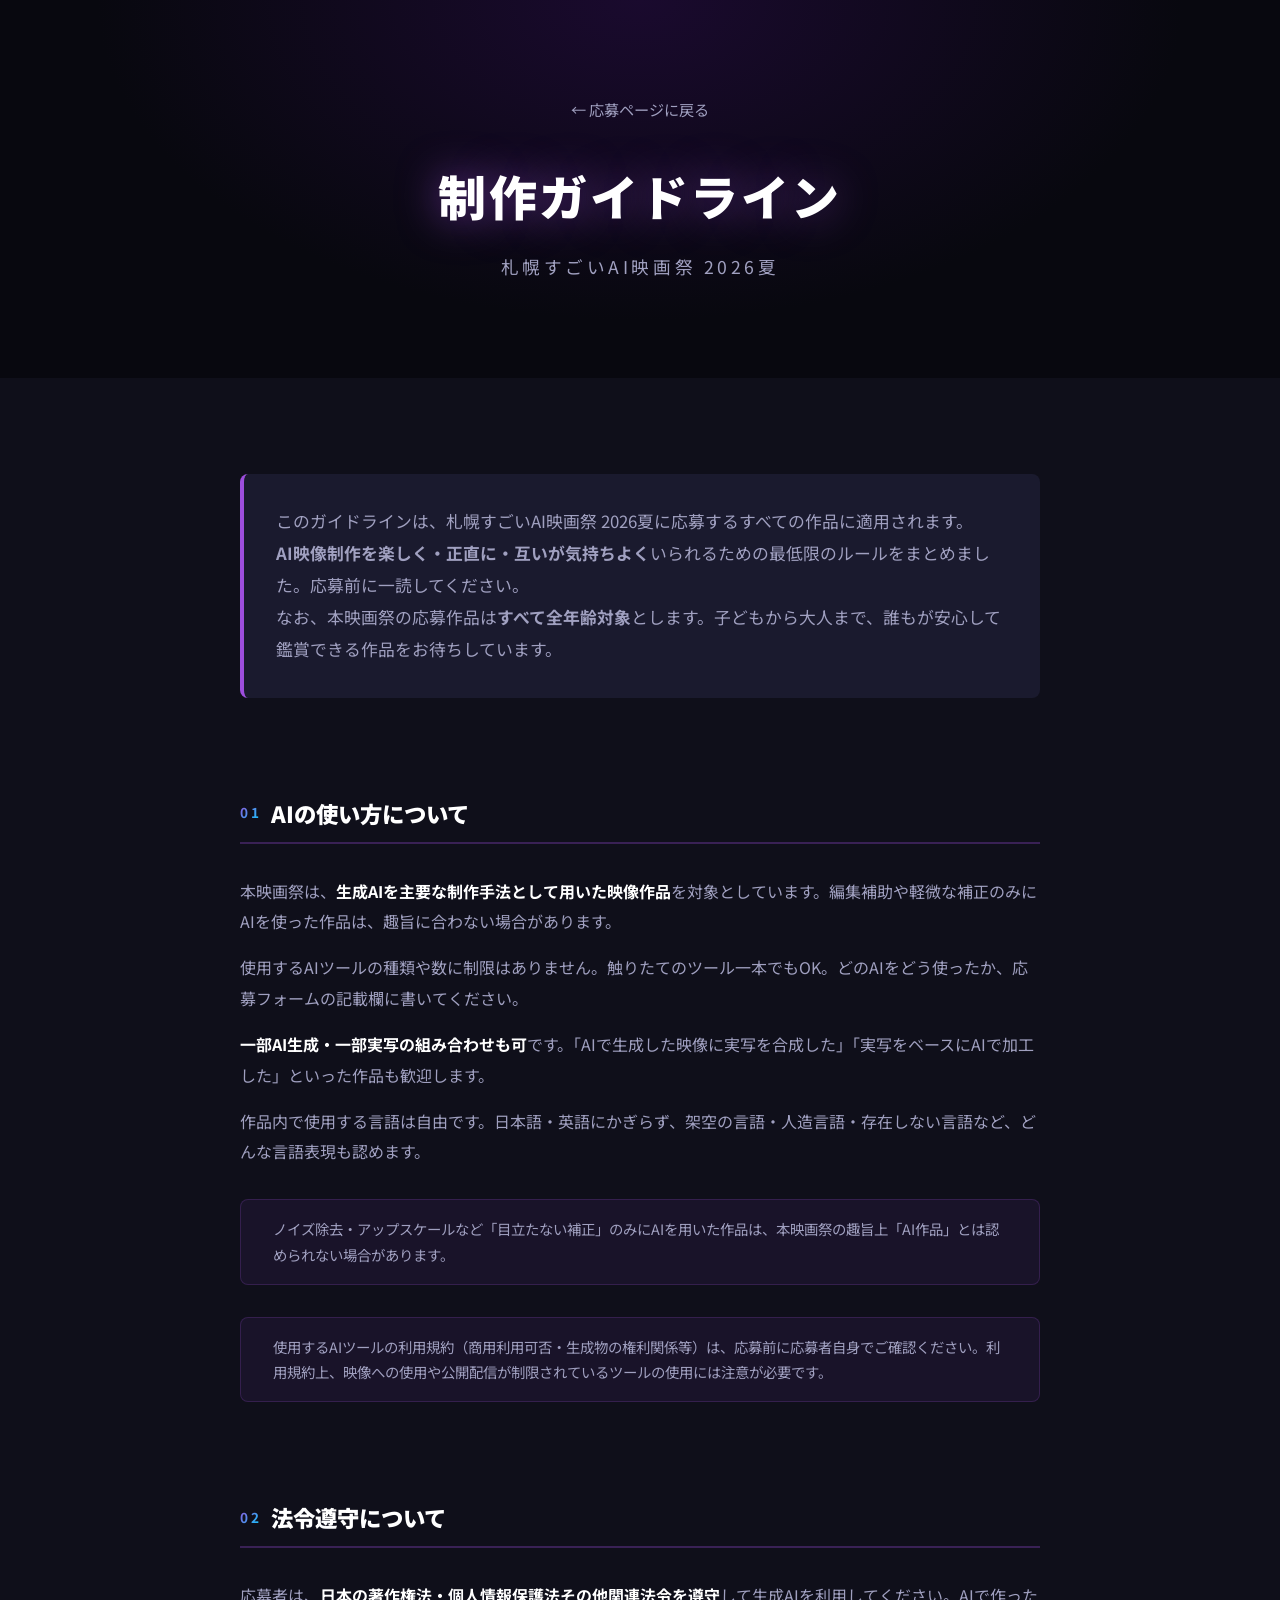
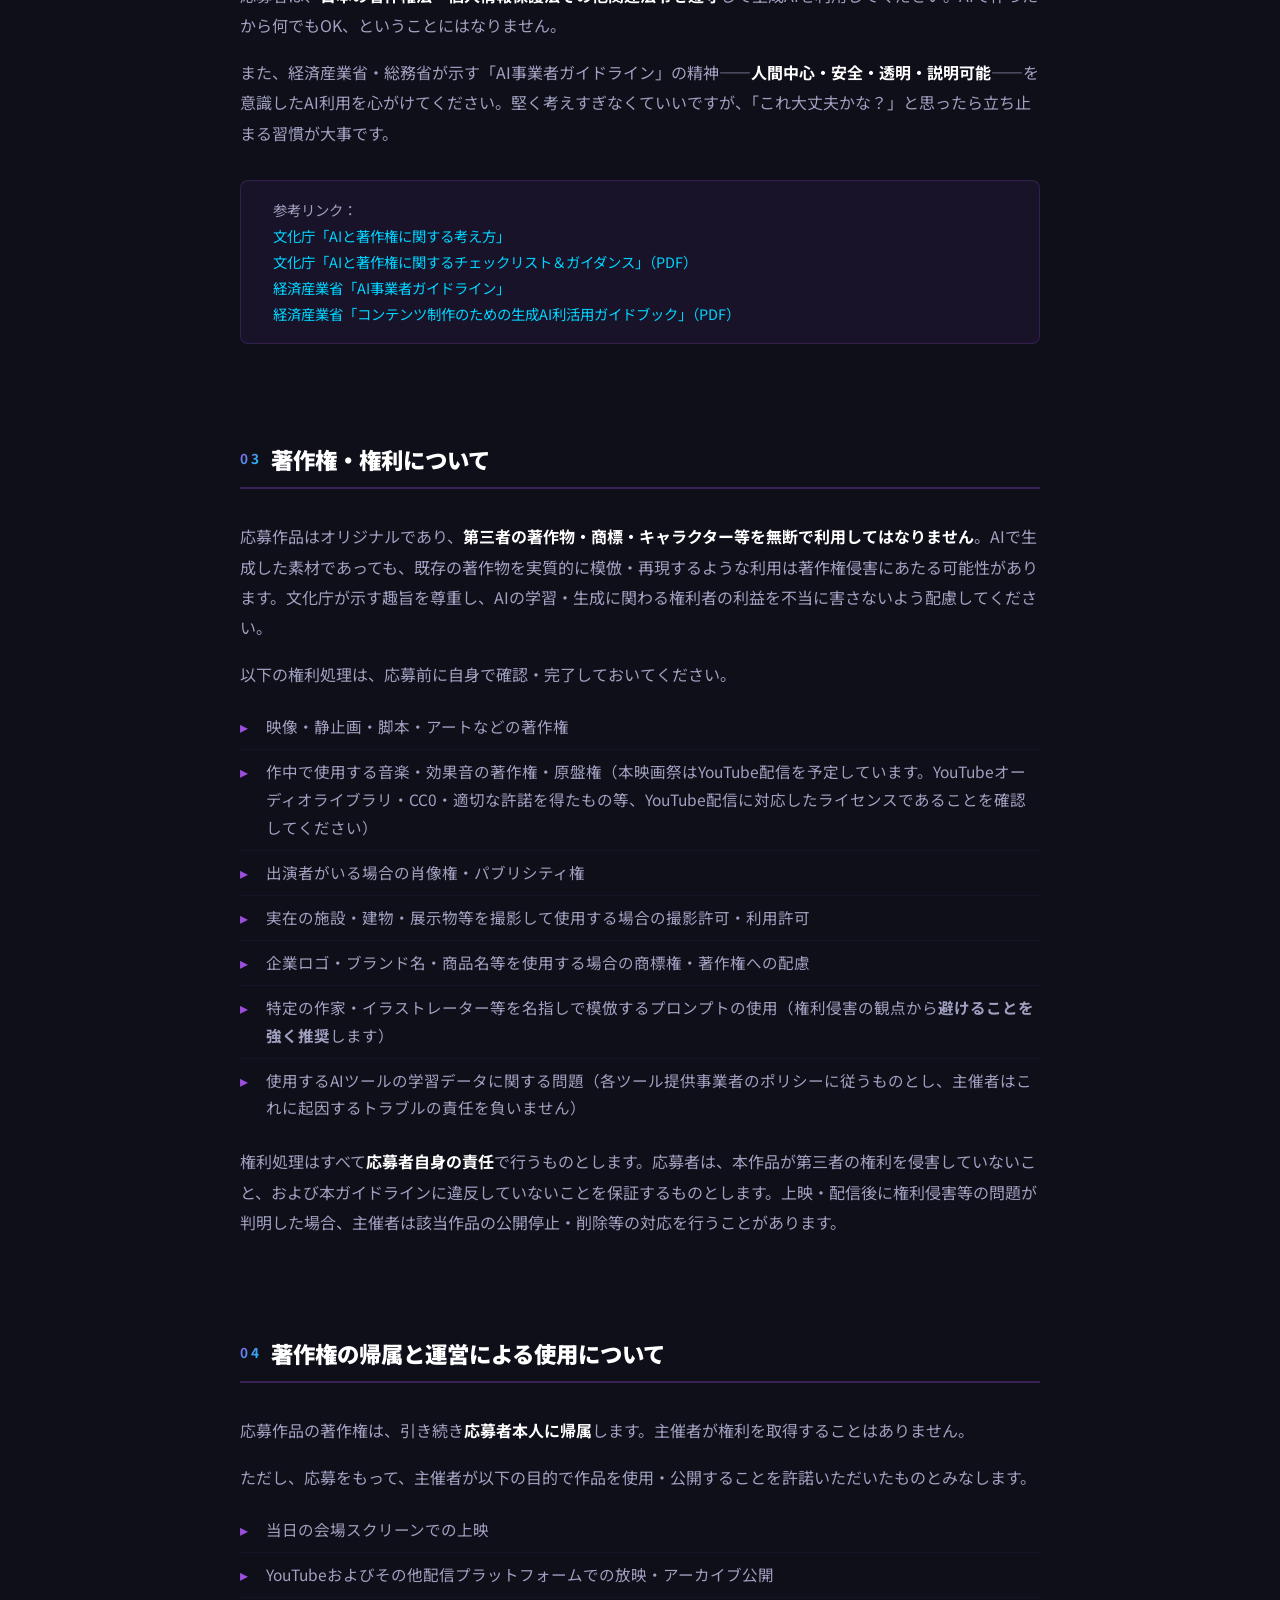
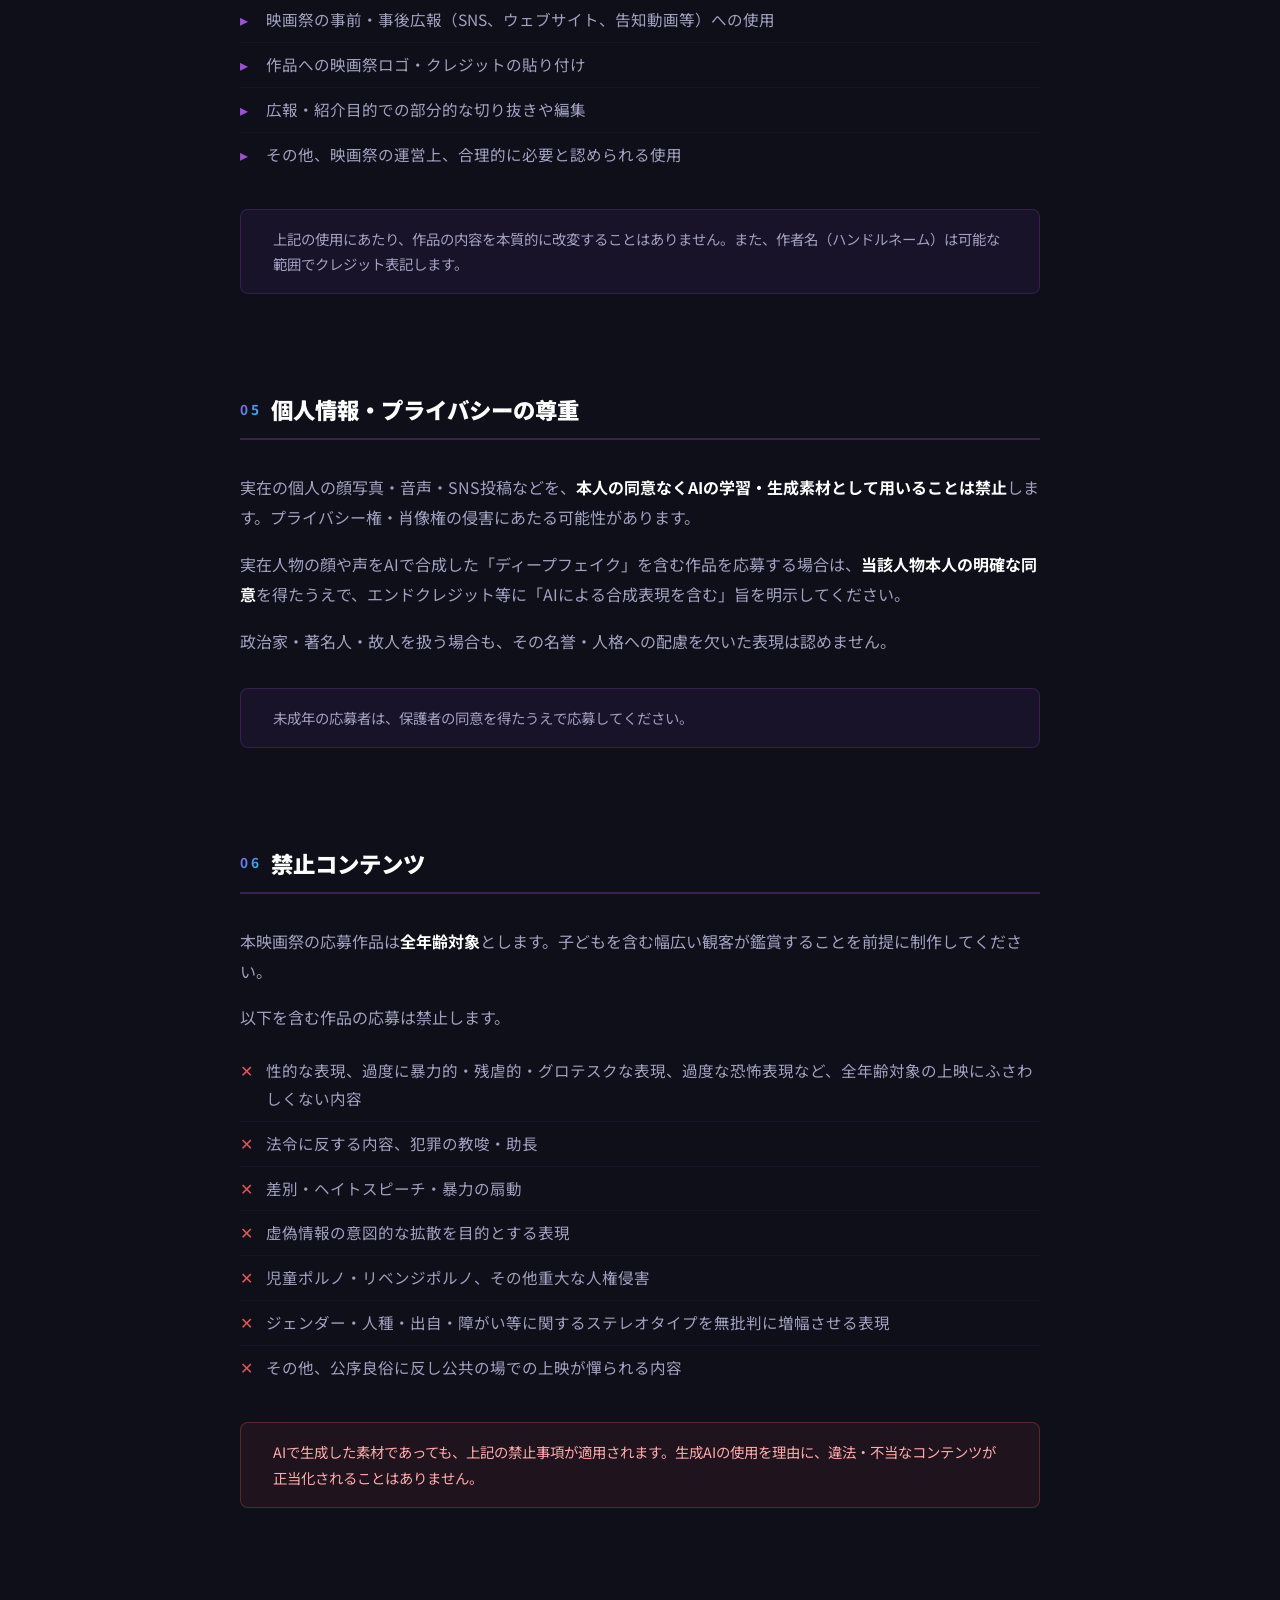
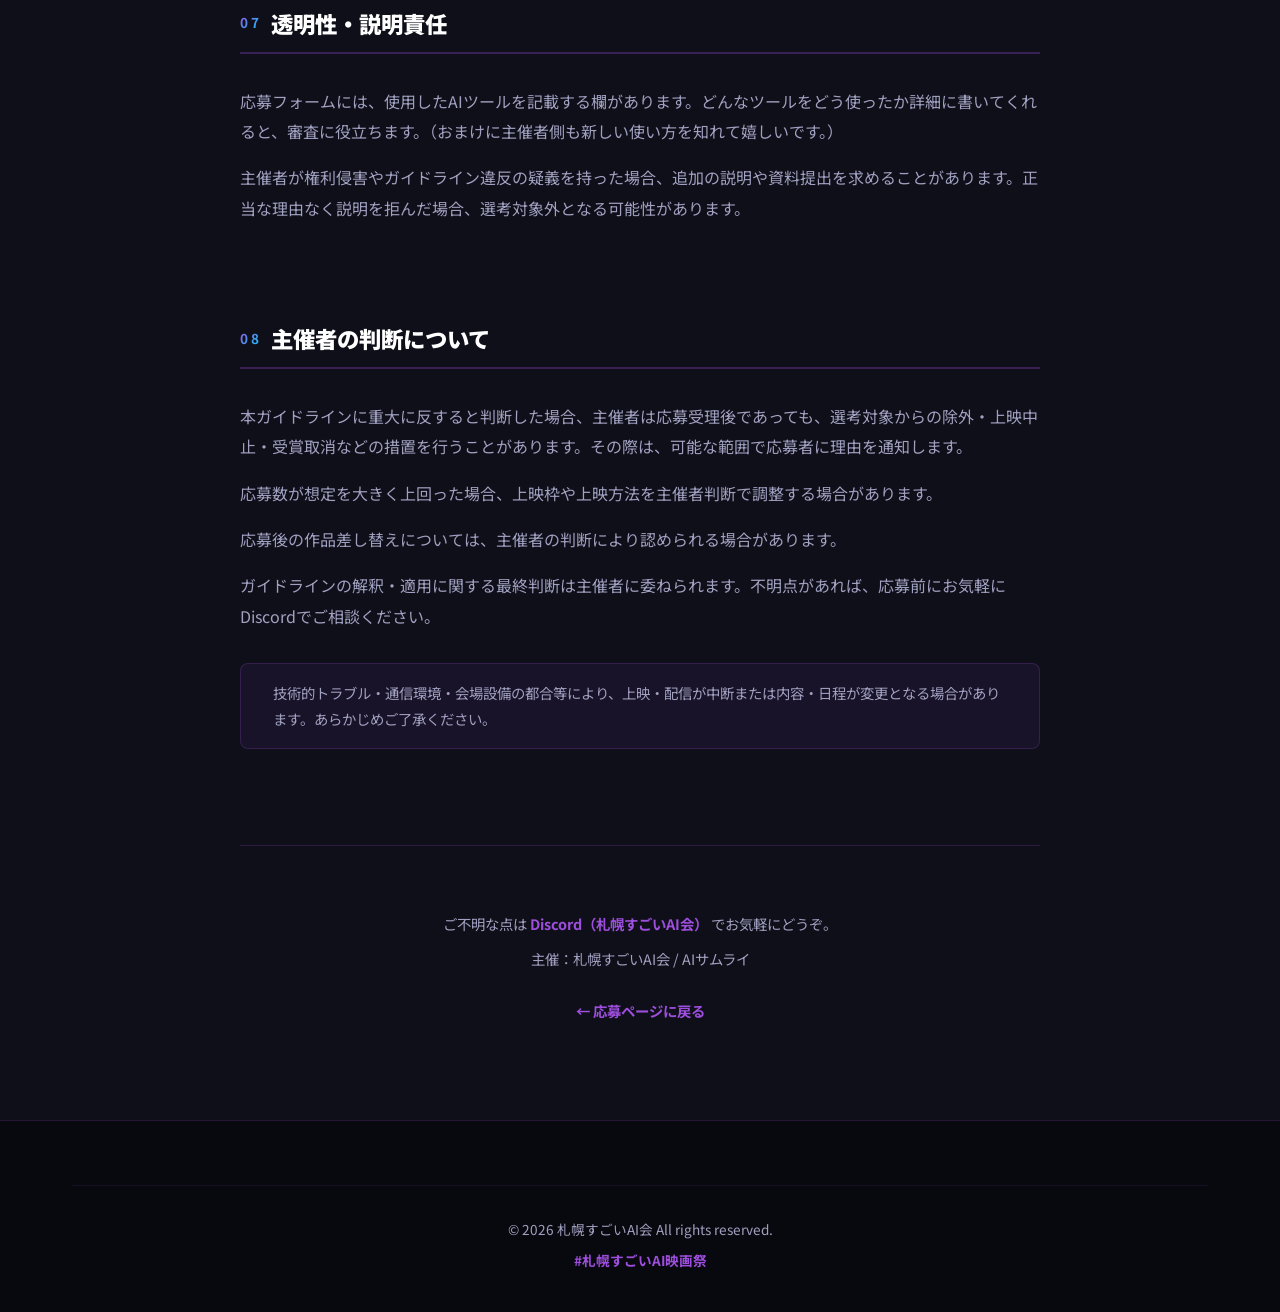
==== guideline.html @ 182f3d32 "Initial commit" ====
<!DOCTYPE html>
<html lang="ja">
<head>
    <meta charset="UTF-8">
    <meta name="viewport" content="width=device-width, initial-scale=1.0">
    <title>制作ガイドライン | 札幌すごいAI映画祭 2026夏</title>
    <meta name="description" content="札幌すごいAI映画祭 2026夏の応募作品に関する制作ガイドラインです。">

    <!-- OGP Tags -->
    <meta property="og:title" content="制作ガイドライン | 札幌すごいAI映画祭 2026夏">
    <meta property="og:description" content="札幌すごいAI映画祭 2026夏の応募作品に関する制作ガイドラインです。">
    <meta property="og:type" content="website">
    <meta property="og:url" content="https://film-2026-summer.sugoiai.org/guideline.html">
    <meta property="og:site_name" content="札幌すごいAI映画祭 2026夏">
    <meta property="og:image" content="https://film-2026-summer.sugoiai.org/images/dtceigasmall.jpg">
    <meta property="og:image:width" content="600">
    <meta property="og:image:height" content="400">
    <meta property="og:locale" content="ja_JP">

    <!-- Twitter Card Tags -->
    <meta name="twitter:card" content="summary_large_image">
    <meta name="twitter:title" content="制作ガイドライン | 札幌すごいAI映画祭 2026夏">
    <meta name="twitter:description" content="札幌すごいAI映画祭 2026夏の応募作品に関する制作ガイドラインです。">
    <meta name="twitter:image" content="https://film-2026-summer.sugoiai.org/images/dtceigasmall.jpg">

    <link rel="icon" type="image/png" href="images/logo.png">
    <link rel="apple-touch-icon" href="images/logo.png">
    <link rel="stylesheet" href="style.css">
    <link rel="preconnect" href="https://fonts.googleapis.com">
    <link rel="preconnect" href="https://fonts.gstatic.com" crossorigin>
    <link href="https://fonts.googleapis.com/css2?family=Noto+Sans+JP:wght@400;700;900&display=swap" rel="stylesheet">
    <style>
        .guideline-hero {
            min-height: 40vh;
            display: flex;
            flex-direction: column;
            justify-content: center;
            align-items: center;
            background: radial-gradient(ellipse at center top, #1a0a2e 0%, var(--dark-bg) 60%);
            padding: var(--spacing-xl) 0 var(--spacing-lg);
            text-align: center;
        }

        .back-link {
            display: inline-block;
            color: var(--text-secondary);
            text-decoration: none;
            margin-bottom: var(--spacing-md);
            transition: all 0.3s ease;
            font-size: 0.95rem;
        }

        .back-link:hover {
            color: var(--film-cyan);
            transform: translateX(-4px);
        }

        .guideline-body {
            background: var(--dark-surface);
            padding: var(--spacing-xl) 0;
        }

        .guideline-content {
            max-width: 800px;
            margin: 0 auto;
        }

        .guideline-intro {
            font-size: 1.05rem;
            color: var(--text-secondary);
            line-height: 1.9;
            margin-bottom: var(--spacing-xl);
            padding: var(--spacing-md);
            background: var(--dark-elevated);
            border-left: 4px solid var(--film-purple);
            border-radius: 8px;
        }

        .guideline-section {
            margin-bottom: var(--spacing-xl);
        }

        .guideline-section-title {
            font-size: 1.4rem;
            font-weight: 900;
            margin-bottom: var(--spacing-md);
            padding-bottom: 0.6rem;
            border-bottom: 2px solid rgba(157, 78, 221, 0.3);
            display: flex;
            align-items: center;
            gap: 0.6rem;
        }

        .guideline-section-title .num {
            font-size: 0.85rem;
            font-weight: 700;
            letter-spacing: 0.2em;
            background: var(--accent-gradient);
            -webkit-background-clip: text;
            -webkit-text-fill-color: transparent;
            background-clip: text;
        }

        .guideline-section p {
            color: var(--text-secondary);
            font-size: 1rem;
            line-height: 1.9;
            margin-bottom: var(--spacing-sm);
        }

        .guideline-section p strong {
            color: var(--text-primary);
            font-weight: 700;
        }

        .guideline-list {
            list-style: none;
            padding: 0;
            margin: var(--spacing-sm) 0;
        }

        .guideline-list li {
            padding: 0.5rem 0 0.5rem 1.6rem;
            position: relative;
            color: var(--text-secondary);
            font-size: 0.97rem;
            line-height: 1.8;
            border-bottom: 1px solid rgba(157, 78, 221, 0.07);
        }

        .guideline-list li:last-child {
            border-bottom: none;
        }

        .guideline-list li::before {
            content: "▸";
            position: absolute;
            left: 0;
            color: var(--film-purple);
        }

        .guideline-list.danger li::before {
            content: "✕";
            color: #e05555;
        }

        .guideline-note {
            margin-top: var(--spacing-md);
            padding: var(--spacing-sm) var(--spacing-md);
            background: rgba(157, 78, 221, 0.08);
            border-radius: 8px;
            border: 1px solid rgba(157, 78, 221, 0.2);
            font-size: 0.9rem;
            color: var(--text-secondary);
            line-height: 1.8;
        }

        .guideline-note a {
            color: var(--film-cyan);
            text-decoration: none;
        }

        .guideline-note a:hover {
            text-decoration: underline;
        }

        .guideline-warning {
            margin-top: var(--spacing-md);
            padding: var(--spacing-sm) var(--spacing-md);
            background: rgba(224, 85, 85, 0.08);
            border-radius: 8px;
            border: 1px solid rgba(224, 85, 85, 0.3);
            font-size: 0.9rem;
            color: #ffaaaa;
            line-height: 1.8;
        }

        .guideline-footer-note {
            margin-top: var(--spacing-xl);
            padding-top: var(--spacing-lg);
            border-top: 1px solid rgba(157, 78, 221, 0.2);
            text-align: center;
            color: var(--text-secondary);
            font-size: 0.9rem;
            line-height: 1.9;
        }

        .guideline-footer-note a {
            color: var(--film-purple);
            text-decoration: none;
            font-weight: 700;
        }

        .guideline-footer-note a:hover {
            color: var(--film-cyan);
        }
    </style>
</head>
<body>

    <!-- Hero -->
    <div class="guideline-hero">
        <div class="container">
            <a href="index.html" class="back-link">← 応募ページに戻る</a>
            <h1 class="hero-title" style="animation: none;">
                <span class="title-main" style="font-size: clamp(1.8rem, 5vw, 3rem);">制作ガイドライン</span>
                <span class="title-sub">札幌すごいAI映画祭 2026夏</span>
            </h1>
        </div>
    </div>

    <!-- Body -->
    <div class="guideline-body">
        <div class="container">
            <div class="guideline-content">

                <p class="guideline-intro">
                    このガイドラインは、札幌すごいAI映画祭 2026夏に応募するすべての作品に適用されます。<br>
                    <strong>AI映像制作を楽しく・正直に・互いが気持ちよく</strong>いられるための最低限のルールをまとめました。応募前に一読してください。<br>
                    なお、本映画祭の応募作品は<strong>すべて全年齢対象</strong>とします。子どもから大人まで、誰もが安心して鑑賞できる作品をお待ちしています。
                </p>

                <!-- 1. AIの使い方 -->
                <div class="guideline-section">
                    <h2 class="guideline-section-title">
                        <span class="num">01</span>AIの使い方について
                    </h2>
                    <p>
                        本映画祭は、<strong>生成AIを主要な制作手法として用いた映像作品</strong>を対象としています。編集補助や軽微な補正のみにAIを使った作品は、趣旨に合わない場合があります。
                    </p>
                    <p>
                        使用するAIツールの種類や数に制限はありません。触りたてのツール一本でもOK。どのAIをどう使ったか、応募フォームの記載欄に書いてください。
                    </p>
                    <p>
                        <strong>一部AI生成・一部実写の組み合わせも可</strong>です。「AIで生成した映像に実写を合成した」「実写をベースにAIで加工した」といった作品も歓迎します。
                    </p>
                    <p>
                        作品内で使用する言語は自由です。日本語・英語にかぎらず、架空の言語・人造言語・存在しない言語など、どんな言語表現も認めます。
                    </p>
                    <div class="guideline-note">
                        ノイズ除去・アップスケールなど「目立たない補正」のみにAIを用いた作品は、本映画祭の趣旨上「AI作品」とは認められない場合があります。
                    </div>
                    <div class="guideline-note">
                        使用するAIツールの利用規約（商用利用可否・生成物の権利関係等）は、応募前に応募者自身でご確認ください。利用規約上、映像への使用や公開配信が制限されているツールの使用には注意が必要です。
                    </div>
                </div>

                <!-- 2. 法令遵守 -->
                <div class="guideline-section">
                    <h2 class="guideline-section-title">
                        <span class="num">02</span>法令遵守について
                    </h2>
                    <p>
                        応募者は、<strong>日本の著作権法・個人情報保護法その他関連法令を遵守</strong>して生成AIを利用してください。AIで作ったから何でもOK、ということにはなりません。
                    </p>
                    <p>
                        また、経済産業省・総務省が示す「AI事業者ガイドライン」の精神——<strong>人間中心・安全・透明・説明可能</strong>——を意識したAI利用を心がけてください。堅く考えすぎなくていいですが、「これ大丈夫かな？」と思ったら立ち止まる習慣が大事です。
                    </p>
                    <div class="guideline-note">
                        参考リンク：<br>
                        <a href="https://www.bunka.go.jp/seisaku/chosakuken/aiandcopyright.html" target="_blank" rel="noopener noreferrer">文化庁「AIと著作権に関する考え方」</a><br>
                        <a href="https://www.bunka.go.jp/seisaku/chosakuken/pdf/94097701_01.pdf" target="_blank" rel="noopener noreferrer">文化庁「AIと著作権に関するチェックリスト＆ガイダンス」（PDF）</a><br>
                        <a href="https://www.meti.go.jp/shingikai/mono_info_service/ai_shakai_jisso/20240419_report.html" target="_blank" rel="noopener noreferrer">経済産業省「AI事業者ガイドライン」</a><br>
                        <a href="https://www.meti.go.jp/policy/mono_info_service/contents/ai_guidebook_set.pdf" target="_blank" rel="noopener noreferrer">経済産業省「コンテンツ制作のための生成AI利活用ガイドブック」（PDF）</a>
                    </div>
                </div>

                <!-- 3. 著作権・権利について -->
                <div class="guideline-section">
                    <h2 class="guideline-section-title">
                        <span class="num">03</span>著作権・権利について
                    </h2>
                    <p>
                        応募作品はオリジナルであり、<strong>第三者の著作物・商標・キャラクター等を無断で利用してはなりません</strong>。AIで生成した素材であっても、既存の著作物を実質的に模倣・再現するような利用は著作権侵害にあたる可能性があります。文化庁が示す趣旨を尊重し、AIの学習・生成に関わる権利者の利益を不当に害さないよう配慮してください。
                    </p>
                    <p>以下の権利処理は、応募前に自身で確認・完了しておいてください。</p>
                    <ul class="guideline-list">
                        <li>映像・静止画・脚本・アートなどの著作権</li>
                        <li>作中で使用する音楽・効果音の著作権・原盤権（本映画祭はYouTube配信を予定しています。YouTubeオーディオライブラリ・CC0・適切な許諾を得たもの等、YouTube配信に対応したライセンスであることを確認してください）</li>
                        <li>出演者がいる場合の肖像権・パブリシティ権</li>
                        <li>実在の施設・建物・展示物等を撮影して使用する場合の撮影許可・利用許可</li>
                        <li>企業ロゴ・ブランド名・商品名等を使用する場合の商標権・著作権への配慮</li>
                        <li>特定の作家・イラストレーター等を名指しで模倣するプロンプトの使用（権利侵害の観点から<strong>避けることを強く推奨</strong>します）</li>
                        <li>使用するAIツールの学習データに関する問題（各ツール提供事業者のポリシーに従うものとし、主催者はこれに起因するトラブルの責任を負いません）</li>
                    </ul>
                    <p>
                        権利処理はすべて<strong>応募者自身の責任</strong>で行うものとします。応募者は、本作品が第三者の権利を侵害していないこと、および本ガイドラインに違反していないことを保証するものとします。上映・配信後に権利侵害等の問題が判明した場合、主催者は該当作品の公開停止・削除等の対応を行うことがあります。
                    </p>
                </div>

                <!-- 4. 著作権の帰属と運営側の使用許諾 -->
                <div class="guideline-section">
                    <h2 class="guideline-section-title">
                        <span class="num">04</span>著作権の帰属と運営による使用について
                    </h2>
                    <p>
                        応募作品の著作権は、引き続き<strong>応募者本人に帰属</strong>します。主催者が権利を取得することはありません。
                    </p>
                    <p>
                        ただし、応募をもって、主催者が以下の目的で作品を使用・公開することを許諾いただいたものとみなします。
                    </p>
                    <ul class="guideline-list">
                        <li>当日の会場スクリーンでの上映</li>
                        <li>YouTubeおよびその他配信プラットフォームでの放映・アーカイブ公開</li>
                        <li>映画祭の事前・事後広報（SNS、ウェブサイト、告知動画等）への使用</li>
                        <li>作品への映画祭ロゴ・クレジットの貼り付け</li>
                        <li>広報・紹介目的での部分的な切り抜きや編集</li>
                        <li>その他、映画祭の運営上、合理的に必要と認められる使用</li>
                    </ul>
                    <div class="guideline-note">
                        上記の使用にあたり、作品の内容を本質的に改変することはありません。また、作者名（ハンドルネーム）は可能な範囲でクレジット表記します。
                    </div>
                </div>

                <!-- 5. 個人情報・プライバシー -->
                <div class="guideline-section">
                    <h2 class="guideline-section-title">
                        <span class="num">05</span>個人情報・プライバシーの尊重
                    </h2>
                    <p>
                        実在の個人の顔写真・音声・SNS投稿などを、<strong>本人の同意なくAIの学習・生成素材として用いることは禁止</strong>します。プライバシー権・肖像権の侵害にあたる可能性があります。
                    </p>
                    <p>
                        実在人物の顔や声をAIで合成した「ディープフェイク」を含む作品を応募する場合は、<strong>当該人物本人の明確な同意</strong>を得たうえで、エンドクレジット等に「AIによる合成表現を含む」旨を明示してください。
                    </p>
                    <p>
                        政治家・著名人・故人を扱う場合も、その名誉・人格への配慮を欠いた表現は認めません。
                    </p>
                    <div class="guideline-note">
                        未成年の応募者は、保護者の同意を得たうえで応募してください。
                    </div>
                </div>

                <!-- 6. 禁止コンテンツ -->
                <div class="guideline-section">
                    <h2 class="guideline-section-title">
                        <span class="num">06</span>禁止コンテンツ
                    </h2>
                    <p>
                        本映画祭の応募作品は<strong>全年齢対象</strong>とします。子どもを含む幅広い観客が鑑賞することを前提に制作してください。
                    </p>
                    <p>以下を含む作品の応募は禁止します。</p>
                    <ul class="guideline-list danger">
                        <li>性的な表現、過度に暴力的・残虐的・グロテスクな表現、過度な恐怖表現など、全年齢対象の上映にふさわしくない内容</li>
                        <li>法令に反する内容、犯罪の教唆・助長</li>
                        <li>差別・ヘイトスピーチ・暴力の扇動</li>
                        <li>虚偽情報の意図的な拡散を目的とする表現</li>
                        <li>児童ポルノ・リベンジポルノ、その他重大な人権侵害</li>
                        <li>ジェンダー・人種・出自・障がい等に関するステレオタイプを無批判に増幅させる表現</li>
                        <li>その他、公序良俗に反し公共の場での上映が憚られる内容</li>
                    </ul>
                    <div class="guideline-warning">
                        AIで生成した素材であっても、上記の禁止事項が適用されます。生成AIの使用を理由に、違法・不当なコンテンツが正当化されることはありません。
                    </div>
                </div>

                <!-- 7. 透明性 -->
                <div class="guideline-section">
                    <h2 class="guideline-section-title">
                        <span class="num">07</span>透明性・説明責任
                    </h2>
                    <p>
                        応募フォームには、使用したAIツールを記載する欄があります。どんなツールをどう使ったか詳細に書いてくれると、審査に役立ちます。（おまけに主催者側も新しい使い方を知れて嬉しいです。）
                    </p>
                    <p>
                        主催者が権利侵害やガイドライン違反の疑義を持った場合、追加の説明や資料提出を求めることがあります。正当な理由なく説明を拒んだ場合、選考対象外となる可能性があります。
                    </p>
                </div>

                <!-- 8. 主催者の裁量 -->
                <div class="guideline-section">
                    <h2 class="guideline-section-title">
                        <span class="num">08</span>主催者の判断について
                    </h2>
                    <p>
                        本ガイドラインに重大に反すると判断した場合、主催者は応募受理後であっても、選考対象からの除外・上映中止・受賞取消などの措置を行うことがあります。その際は、可能な範囲で応募者に理由を通知します。
                    </p>
                    <p>
                        応募数が想定を大きく上回った場合、上映枠や上映方法を主催者判断で調整する場合があります。
                    </p>
                    <p>
                        応募後の作品差し替えについては、主催者の判断により認められる場合があります。
                    </p>
                    <p>
                        ガイドラインの解釈・適用に関する最終判断は主催者に委ねられます。不明点があれば、応募前にお気軽にDiscordでご相談ください。
                    </p>
                    <div class="guideline-note">
                        技術的トラブル・通信環境・会場設備の都合等により、上映・配信が中断または内容・日程が変更となる場合があります。あらかじめご了承ください。
                    </div>
                </div>

                <div class="guideline-footer-note">
                    <p>ご不明な点は <a href="https://discord.gg/Ve2tQeN7cw" target="_blank" rel="noopener noreferrer">Discord（札幌すごいAI会）</a> でお気軽にどうぞ。</p>
                    <p style="margin-top: 0.5rem;">主催：札幌すごいAI会 / AIサムライ</p>
                    <p style="margin-top: 1.5rem;"><a href="index.html">← 応募ページに戻る</a></p>
                </div>

            </div>
        </div>
    </div>

    <!-- Footer -->
    <footer class="footer">
        <div class="container">
            <div class="footer-bottom">
                <p>&copy; 2026 札幌すごいAI会 All rights reserved.</p>
                <p class="footer-hashtag">#札幌すごいAI映画祭</p>
            </div>
        </div>
    </footer>

</body>
</html>
---- style.css ----
/* Reset & Base Styles */
* {
    margin: 0;
    padding: 0;
    box-sizing: border-box;
}

:root {
    /* Color Palette - Cinema / AI Theme */
    --film-purple: #9D4EDD;
    --film-violet: #7B2FBE;
    --film-cyan: #00D4FF;
    --film-teal: #00A8CC;
    --film-gold: #FFD700;
    --dark-bg: #08080f;
    --dark-surface: #0f0f1a;
    --dark-elevated: #1a1a2e;
    --text-primary: #ffffff;
    --text-secondary: #a0a0c0;
    --accent-gradient: linear-gradient(135deg, var(--film-purple), var(--film-cyan));
    --film-glow: 0 0 30px rgba(157, 78, 221, 0.5);

    /* Typography */
    --font-primary: 'Noto Sans JP', sans-serif;

    /* Spacing */
    --spacing-xs: 0.5rem;
    --spacing-sm: 1rem;
    --spacing-md: 2rem;
    --spacing-lg: 4rem;
    --spacing-xl: 6rem;

    /* Container */
    --container-max: 1200px;
    --container-padding: 2rem;
}

html {
    scroll-behavior: smooth;
}

body {
    font-family: var(--font-primary);
    background-color: var(--dark-bg);
    color: var(--text-primary);
    line-height: 1.7;
    overflow-x: hidden;
}

.container {
    max-width: var(--container-max);
    margin: 0 auto;
    padding: 0 var(--container-padding);
}

/* Section Styles */
.section {
    padding: var(--spacing-xl) 0;
    position: relative;
}

.section-header {
    text-align: center;
    margin-bottom: var(--spacing-lg);
}

.section-title {
    display: flex;
    flex-direction: column;
    align-items: center;
    gap: var(--spacing-xs);
}

.title-en {
    font-size: 0.9rem;
    font-weight: 700;
    letter-spacing: 0.3em;
    background: var(--accent-gradient);
    -webkit-background-clip: text;
    -webkit-text-fill-color: transparent;
    background-clip: text;
    text-transform: uppercase;
}

.title-ja {
    font-size: 2.5rem;
    font-weight: 900;
    letter-spacing: 0.05em;
}

.section-description {
    color: var(--text-secondary);
    margin-top: var(--spacing-sm);
    font-size: 1.1rem;
}

/* ─── Prize / Awards Gallery Section ─── */
.prize {
    position: relative;
    background:
        radial-gradient(ellipse at 20% 0%, rgba(255, 215, 0, 0.08) 0%, transparent 55%),
        radial-gradient(ellipse at 80% 100%, rgba(157, 78, 221, 0.1) 0%, transparent 55%),
        var(--dark-bg);
    overflow: hidden;
}

.prize .title-en {
    background: linear-gradient(135deg, var(--film-gold), #ffae00);
    -webkit-background-clip: text;
    -webkit-text-fill-color: transparent;
    background-clip: text;
}

.prize-grid {
    display: grid;
    grid-template-columns: repeat(3, 1fr);
    gap: var(--spacing-md);
    margin-top: var(--spacing-lg);
}

.prize-card {
    position: relative;
    border-radius: 18px;
    padding: 2px;
    background: linear-gradient(135deg, rgba(255, 215, 0, 0.6), rgba(157, 78, 221, 0.5), rgba(0, 212, 255, 0.4));
    transition: transform 0.35s ease, box-shadow 0.35s ease;
}

.prize-card:hover {
    transform: translateY(-8px);
    box-shadow: 0 18px 40px rgba(255, 215, 0, 0.18), 0 0 30px rgba(157, 78, 221, 0.25);
}

.prize-card-inner {
    position: relative;
    border-radius: 16px;
    overflow: hidden;
    background: var(--dark-surface);
}

.prize-card-inner::after {
    /* celebratory shine sweep */
    content: "";
    position: absolute;
    top: 0;
    left: -75%;
    width: 50%;
    height: 100%;
    background: linear-gradient(120deg, transparent, rgba(255, 255, 255, 0.25), transparent);
    transform: skewX(-20deg);
    transition: left 0.6s ease;
    pointer-events: none;
}

.prize-card:hover .prize-card-inner::after {
    left: 130%;
}

.prize-card-inner img {
    display: block;
    width: 100%;
    height: auto;
    cursor: zoom-in;
    transition: transform 0.45s ease;
}

/* ─── Prize Lightbox ─── */
.prize-lightbox {
    position: fixed;
    inset: 0;
    z-index: 2000;
    display: flex;
    align-items: center;
    justify-content: center;
    padding: 4vw;
    background: rgba(0, 0, 0, 0.88);
    backdrop-filter: blur(6px);
    opacity: 0;
    visibility: hidden;
    transition: opacity 0.3s ease, visibility 0.3s ease;
    cursor: zoom-out;
}

.prize-lightbox.is-open {
    opacity: 1;
    visibility: visible;
}

.prize-lightbox img {
    max-width: 100%;
    max-height: 90vh;
    border-radius: 12px;
    box-shadow: 0 24px 60px rgba(0, 0, 0, 0.6), 0 0 40px rgba(157, 78, 221, 0.3);
    transform: scale(0.92);
    transition: transform 0.3s ease;
}

.prize-lightbox.is-open img {
    transform: scale(1);
}

.prize-lightbox-close {
    position: absolute;
    top: 1.2rem;
    right: 1.5rem;
    width: 44px;
    height: 44px;
    display: flex;
    align-items: center;
    justify-content: center;
    font-size: 1.8rem;
    line-height: 1;
    color: #fff;
    background: rgba(255, 255, 255, 0.1);
    border: 1px solid rgba(255, 255, 255, 0.25);
    border-radius: 50%;
    cursor: pointer;
    transition: background 0.2s ease;
}

.prize-lightbox-close:hover {
    background: rgba(255, 255, 255, 0.25);
}

.prize-card:hover .prize-card-inner img {
    transform: scale(1.05);
}

/* Tablet: 2 columns */
@media (max-width: 1024px) {
    .prize-grid {
        grid-template-columns: repeat(2, 1fr);
    }
}

/* Mobile: 1 column */
@media (max-width: 640px) {
    .prize-grid {
        grid-template-columns: 1fr;
        gap: var(--spacing-sm);
    }
}

/* ─── Hero Section ─── */
.hero {
    min-height: 100vh;
    display: flex;
    flex-direction: column;
    justify-content: center;
    align-items: center;
    position: relative;
    overflow: hidden;
    background: radial-gradient(ellipse at center top, #1a0a2e 0%, var(--dark-bg) 60%);
}

.hero-background {
    position: absolute;
    top: 0;
    left: 0;
    width: 100%;
    height: 100%;
    overflow: hidden;
    z-index: 0;
}

.film-particle {
    position: absolute;
    bottom: -100px;
    width: 400px;
    height: 400px;
    background: radial-gradient(circle, rgba(157, 78, 221, 0.2) 0%, transparent 70%);
    border-radius: 50%;
    filter: blur(60px);
    animation: particleFloat 18s infinite ease-in-out;
}

.film-particle:nth-child(1) {
    left: 5%;
    animation-delay: 0s;
    background: radial-gradient(circle, rgba(157, 78, 221, 0.25) 0%, transparent 70%);
}

.film-particle:nth-child(2) {
    left: 45%;
    animation-delay: 6s;
    background: radial-gradient(circle, rgba(0, 212, 255, 0.15) 0%, transparent 70%);
}

.film-particle:nth-child(3) {
    left: 75%;
    animation-delay: 12s;
    background: radial-gradient(circle, rgba(157, 78, 221, 0.2) 0%, transparent 70%);
}

@keyframes particleFloat {
    0% {
        transform: translateY(0) scale(1);
        opacity: 0;
    }
    30% {
        opacity: 0.8;
    }
    70% {
        opacity: 0.4;
    }
    100% {
        transform: translateY(-100vh) scale(1.8);
        opacity: 0;
    }
}

/* Hero placeholder for main visual */
.hero-placeholder-wrap {
    position: absolute;
    top: 0;
    left: 0;
    width: 100%;
    height: 100%;
    z-index: 0;
    /* Replace with actual background image when available */
    /* background-image: url('images/hero-visual.jpg'); */
    /* background-size: cover; */
    /* background-position: center; */
}

.hero-content {
    position: relative;
    z-index: 1;
    text-align: center;
}

.hero-date {
    font-size: 1.2rem;
    font-weight: 700;
    letter-spacing: 0.3em;
    background: var(--accent-gradient);
    -webkit-background-clip: text;
    -webkit-text-fill-color: transparent;
    background-clip: text;
    margin-bottom: var(--spacing-sm);
    animation: fadeInDown 1s ease-out;
}

.hero-badge {
    display: inline-block;
    padding: 0.4rem 1.2rem;
    background: rgba(157, 78, 221, 0.2);
    border: 1px solid var(--film-purple);
    border-radius: 50px;
    font-size: 0.9rem;
    font-weight: 700;
    letter-spacing: 0.15em;
    color: var(--film-cyan);
    margin-bottom: var(--spacing-md);
    animation: fadeInDown 1s ease-out 0.15s both;
}

.hero-title {
    margin-bottom: var(--spacing-md);
    animation: fadeInUp 1s ease-out 0.3s both;
}

.title-main {
    display: block;
    font-size: clamp(2.2rem, 7vw, 4.5rem);
    font-weight: 900;
    letter-spacing: 0.05em;
    margin-bottom: var(--spacing-sm);
    text-shadow: 0 0 40px rgba(157, 78, 221, 0.6);
}

.title-sub {
    display: block;
    font-size: clamp(0.8rem, 1.8vw, 1.1rem);
    font-weight: 400;
    letter-spacing: 0.2em;
    color: var(--text-secondary);
}

.hero-tagline {
    font-size: clamp(1.2rem, 3vw, 1.8rem);
    line-height: 1.8;
    margin-bottom: var(--spacing-lg);
    animation: fadeInUp 1s ease-out 0.6s both;
}

.hero-info-badge {
    display: flex;
    justify-content: center;
    gap: 1.5rem;
    margin-bottom: 2rem;
    animation: fadeInUp 1s ease-out 0.8s both;
}

.hero-info-badge span {
    font-size: 1.1rem;
    font-weight: 700;
    color: var(--film-cyan);
    text-shadow: 0 0 10px rgba(0, 212, 255, 0.5);
    letter-spacing: 0.05em;
}

.hero-cta {
    display: flex;
    justify-content: center;
    gap: var(--spacing-sm);
    flex-wrap: wrap;
    animation: fadeInUp 1s ease-out 0.9s both;
}

/* ─── Hero Watch (現地配信 / 高画質再生) ─── */
.hero-watch {
    margin-bottom: 2rem;
    animation: fadeInUp 1s ease-out 0.7s both;
}

.hero-watch-note {
    font-size: 0.95rem;
    line-height: 1.7;
    color: var(--text-secondary);
    max-width: 640px;
    margin: 0 auto 1rem;
}

.hero-watch-buttons {
    display: flex;
    justify-content: center;
    gap: var(--spacing-sm);
    flex-wrap: wrap;
}

.hero-watch-caption {
    font-size: 0.85rem;
    line-height: 1.6;
    color: var(--text-secondary);
    margin: 0.85rem auto 0;
}

.btn-youtube {
    background: #FF0000;
    color: #ffffff;
    box-shadow: 0 0 16px rgba(255, 0, 0, 0.35);
}

.btn-youtube:hover {
    background: #cc0000;
    box-shadow: 0 0 28px rgba(255, 0, 0, 0.55);
    transform: translateY(-3px);
}

.btn-archive {
    background: rgba(255, 255, 255, 0.06);
    color: var(--text-secondary);
    border: 1px solid rgba(255, 255, 255, 0.2);
}

.btn-archive:hover {
    background: rgba(255, 255, 255, 0.12);
    color: var(--text-primary);
    transform: translateY(-3px);
}

/* ─── Buttons ─── */
.btn {
    display: inline-flex;
    align-items: center;
    gap: var(--spacing-xs);
    padding: 1rem 2.5rem;
    font-size: 1rem;
    font-weight: 700;
    text-decoration: none;
    border-radius: 50px;
    transition: all 0.3s ease;
    position: relative;
    overflow: hidden;
    border: 2px solid transparent;
}

.btn-primary {
    background: var(--accent-gradient);
    color: var(--text-primary);
    box-shadow: var(--film-glow);
}

.btn-primary:hover {
    transform: translateY(-3px);
    box-shadow: 0 0 50px rgba(157, 78, 221, 0.8);
}

.btn-secondary {
    background: transparent;
    color: var(--text-primary);
    border: 2px solid var(--film-purple);
}

.btn-secondary:hover {
    background: var(--dark-elevated);
    border-color: var(--film-cyan);
    transform: translateY(-3px);
}

.btn-learn {
    background: rgba(157, 78, 221, 0.22);
    color: var(--text-primary);
    border: 2px solid rgba(157, 78, 221, 0.55);
    box-shadow: 0 0 12px rgba(157, 78, 221, 0.15);
}

.btn-learn:hover {
    background: rgba(157, 78, 221, 0.38);
    border-color: var(--film-purple);
    box-shadow: 0 0 24px rgba(157, 78, 221, 0.35);
    transform: translateY(-3px);
}

.btn-large {
    padding: 1.2rem 3rem;
    font-size: 1.1rem;
}

.btn-icon {
    font-size: 1.3em;
}

/* ─── Image Placeholder ─── */
.image-placeholder {
    position: relative;
    width: 100%;
    padding-bottom: 65%;
    background: var(--dark-elevated);
    border-radius: 12px;
    overflow: hidden;
    border: 2px dashed rgba(157, 78, 221, 0.4);
}

.division-placeholder {
    padding-bottom: 55%;
}

.about-photo {
    width: 100%;
    height: auto;
    border-radius: 12px;
    object-fit: cover;
    box-shadow: 0 4px 20px rgba(157, 78, 221, 0.3);
}

.placeholder-text {
    position: absolute;
    top: 50%;
    left: 50%;
    transform: translate(-50%, -50%);
    color: var(--text-secondary);
    font-size: 0.95rem;
    text-align: center;
    padding: var(--spacing-sm);
    display: flex;
    flex-direction: column;
    align-items: center;
    gap: 0.5rem;
}

.placeholder-icon {
    font-size: 2.5rem;
    display: block;
}

/* ─── Overview Section ─── */
.overview {
    background: var(--dark-surface);
    position: relative;
    overflow: hidden;
}

.film-grain-canvas {
    position: absolute;
    top: 0;
    left: 0;
    width: 100%;
    height: 100%;
    z-index: 0;
    pointer-events: none;
    opacity: 0.5;
}

.overview .container {
    position: relative;
    z-index: 1;
}

.overview-content {
    margin-top: var(--spacing-lg);
}

.overview-main {
    display: grid;
    grid-template-columns: 1fr 1fr;
    gap: var(--spacing-lg);
    align-items: start;
}

.overview-image-wrap {
    width: 100%;
}

.venue-image {
    width: 100%;
    height: auto;
    border-radius: 12px;
    object-fit: cover;
    box-shadow: 0 4px 20px rgba(157, 78, 221, 0.3);
}

.overview-subtitle {
    font-size: 2rem;
    font-weight: 900;
    margin-bottom: var(--spacing-md);
    background: var(--accent-gradient);
    -webkit-background-clip: text;
    -webkit-text-fill-color: transparent;
    background-clip: text;
}

.overview-text p {
    margin-bottom: var(--spacing-sm);
    color: var(--text-secondary);
    font-size: 1.05rem;
}

.overview-text strong {
    color: var(--text-primary);
    font-weight: 700;
}

.event-info {
    margin-top: var(--spacing-md);
    padding: var(--spacing-md);
    background: var(--dark-elevated);
    border-left: 4px solid var(--film-purple);
    border-radius: 8px;
}

.info-item {
    display: grid;
    grid-template-columns: 120px 1fr;
    gap: var(--spacing-sm);
    margin-bottom: var(--spacing-sm);
    padding-bottom: var(--spacing-sm);
    border-bottom: 1px solid rgba(157, 78, 221, 0.1);
}

.info-item:last-child {
    margin-bottom: 0;
    padding-bottom: 0;
    border-bottom: none;
}

.info-label {
    font-weight: 700;
    color: var(--film-purple);
    font-size: 0.95rem;
}

.info-value {
    color: var(--text-primary);
}

.overview-note {
    margin-top: var(--spacing-sm);
    font-size: 0.85rem;
    color: var(--text-secondary);
}

/* ─── Divisions Section ─── */
.divisions {
    background: var(--dark-bg);
    position: relative;
    overflow: hidden;
}

.projector-canvas {
    position: absolute;
    top: 0;
    left: 0;
    width: 100%;
    height: 100%;
    z-index: 0;
    pointer-events: none;
    opacity: 0.6;
}

.divisions .container {
    position: relative;
    z-index: 1;
}

.divisions-grid {
    display: grid;
    grid-template-columns: repeat(auto-fit, minmax(360px, 1fr));
    gap: var(--spacing-md);
    margin-top: var(--spacing-lg);
}

.division-card {
    background: var(--dark-surface);
    border-radius: 16px;
    overflow: hidden;
    position: relative;
    transition: all 0.3s ease;
    border: 1px solid rgba(157, 78, 221, 0.15);
}

.division-card:hover {
    transform: translateY(-8px);
    border-color: var(--film-purple);
    box-shadow: 0 10px 40px rgba(157, 78, 221, 0.25);
}

.division-number {
    position: absolute;
    top: 1rem;
    right: 1rem;
    font-size: 4rem;
    font-weight: 900;
    background: var(--accent-gradient);
    -webkit-background-clip: text;
    -webkit-text-fill-color: transparent;
    background-clip: text;
    opacity: 0.25;
    z-index: 1;
    line-height: 1;
}

.division-image-wrap {
    width: 100%;
}

.division-image {
    width: 100%;
    height: auto;
    aspect-ratio: 16 / 9;
    object-fit: cover;
    display: block;
    box-shadow: 0 4px 20px rgba(157, 78, 221, 0.2);
}

.division-content {
    padding: var(--spacing-md);
}

.division-badge {
    display: inline-block;
    padding: 0.3rem 0.9rem;
    border-radius: 50px;
    font-size: 0.8rem;
    font-weight: 700;
    letter-spacing: 0.1em;
    margin-bottom: var(--spacing-sm);
}

.badge-main {
    background: rgba(157, 78, 221, 0.2);
    border: 1px solid var(--film-purple);
    color: var(--film-purple);
}

.badge-exp {
    background: rgba(0, 212, 255, 0.15);
    border: 1px solid var(--film-cyan);
    color: var(--film-cyan);
}

.badge-special {
    background: rgba(255, 180, 0, 0.15);
    border: 1px solid #ffb400;
    color: #ffb400;
}

.division-title {
    font-size: 1.8rem;
    font-weight: 900;
    margin-bottom: 0.2rem;
}

.division-subtitle {
    font-size: 0.9rem;
    color: var(--text-secondary);
    margin-bottom: var(--spacing-sm);
    letter-spacing: 0.1em;
}

.division-duration {
    font-size: 1rem;
    color: var(--text-secondary);
    margin-bottom: var(--spacing-sm);
}

.division-duration strong {
    color: var(--film-cyan);
    font-size: 1.1rem;
}

.division-description {
    color: var(--text-secondary);
    line-height: 1.8;
    margin-bottom: var(--spacing-sm);
    font-size: 0.95rem;
}

.division-highlight {
    padding: var(--spacing-sm);
    background: rgba(157, 78, 221, 0.1);
    border-left: 3px solid var(--film-purple);
    border-radius: 4px;
    font-size: 0.92rem;
    color: var(--text-primary);
    margin-bottom: var(--spacing-md);
}

.division-exp .division-highlight {
    background: rgba(0, 212, 255, 0.08);
    border-left-color: var(--film-cyan);
}

.division-special .division-highlight {
    background: rgba(255, 180, 0, 0.08);
    border-left-color: #ffb400;
}

.division-details {
    border-top: 1px solid rgba(157, 78, 221, 0.15);
    padding-top: var(--spacing-sm);
}

.division-details h4 {
    font-size: 0.9rem;
    font-weight: 700;
    color: var(--film-purple);
    letter-spacing: 0.1em;
    margin-bottom: 0.5rem;
    margin-top: var(--spacing-sm);
    text-transform: uppercase;
}

.division-details ul {
    list-style: none;
    padding: 0;
    margin-bottom: var(--spacing-sm);
}

.division-details ul li {
    padding: 0.3rem 0 0.3rem 1.4rem;
    position: relative;
    color: var(--text-secondary);
    font-size: 0.9rem;
}

.division-details ul li::before {
    content: "▸";
    position: absolute;
    left: 0;
    color: var(--film-purple);
    font-size: 0.85rem;
}

.division-exp .division-details ul li::before {
    color: var(--film-cyan);
}

.division-special .division-details h4 {
    color: #ffb400;
}

.division-special .division-details ul li::before {
    color: #ffb400;
}

.division-broadcast {
    font-size: 0.9rem;
    color: var(--text-secondary);
    background: var(--dark-elevated);
    padding: var(--spacing-sm);
    border-radius: 8px;
    text-align: center;
}

/* ─── Application Section ─── */
.application {
    background: var(--dark-surface);
}

.application-grid {
    display: grid;
    grid-template-columns: 1fr 1fr;
    gap: var(--spacing-md);
    margin-top: var(--spacing-lg);
}

.apply-card {
    background: var(--dark-elevated);
    border-radius: 16px;
    padding: var(--spacing-lg);
    border: 1px solid rgba(157, 78, 221, 0.15);
    transition: border-color 0.3s ease;
}

.apply-card:hover {
    border-color: rgba(157, 78, 221, 0.4);
}

.apply-card-icon {
    font-size: 2.5rem;
    margin-bottom: var(--spacing-sm);
}

.apply-card-title {
    font-size: 1.6rem;
    font-weight: 900;
    margin-bottom: var(--spacing-sm);
    background: var(--accent-gradient);
    -webkit-background-clip: text;
    -webkit-text-fill-color: transparent;
    background-clip: text;
}

.apply-card-subtitle {
    font-size: 0.95rem;
    color: var(--text-secondary);
    margin-bottom: var(--spacing-sm);
}

.apply-list {
    list-style: none;
    padding: 0;
}

.apply-list li {
    padding: 0.6rem 0 0.6rem 1.6rem;
    position: relative;
    color: var(--text-secondary);
    font-size: 0.97rem;
    border-bottom: 1px solid rgba(157, 78, 221, 0.08);
}

.apply-list li:last-child {
    border-bottom: none;
}

.apply-list li::before {
    content: "・";
    position: absolute;
    left: 0;
    color: var(--film-purple);
    font-weight: bold;
}

.apply-list-check li::before {
    content: "✓";
    color: var(--film-cyan);
}

.apply-cta {
    margin-top: var(--spacing-xl);
    text-align: center;
}

.apply-form-placeholder {
    display: inline-flex;
    flex-direction: column;
    align-items: center;
    gap: 0.8rem;
    padding: var(--spacing-lg) var(--spacing-xl);
    background: var(--dark-elevated);
    border: 2px dashed rgba(157, 78, 221, 0.4);
    border-radius: 16px;
    color: var(--text-secondary);
    font-size: 1.05rem;
}

.apply-form-placeholder .placeholder-icon {
    font-size: 3rem;
}

.apply-note {
    font-size: 0.9rem;
    color: var(--text-secondary);
}

.apply-note a {
    color: var(--film-cyan);
    text-decoration: none;
    transition: color 0.3s ease;
}

.apply-note a:hover {
    color: var(--film-purple);
}

.guideline-link {
    color: var(--film-cyan);
    text-decoration: none;
    font-weight: 700;
    border-bottom: 1px solid rgba(0, 212, 255, 0.4);
    transition: all 0.3s ease;
}

.guideline-link:hover {
    color: var(--film-purple);
    border-bottom-color: var(--film-purple);
}

/* ─── Awards Section ─── */
.awards {
    background: var(--dark-bg);
    position: relative;
    overflow: hidden;
}

.spark-canvas {
    position: absolute;
    top: 0;
    left: 0;
    width: 100%;
    height: 100%;
    z-index: 0;
    pointer-events: none;
    opacity: 0.7;
}

.awards .container {
    position: relative;
    z-index: 1;
}

.awards-grid {
    display: grid;
    grid-template-columns: repeat(auto-fit, minmax(280px, 1fr));
    gap: var(--spacing-md);
    margin-top: var(--spacing-lg);
}

.award-card {
    background: var(--dark-elevated);
    border-radius: 16px;
    overflow: hidden;
    text-align: center;
    border: 1px solid rgba(157, 78, 221, 0.2);
    transition: all 0.3s ease;
}

.award-image-wrap {
    width: 100%;
}

.award-image {
    width: 100%;
    aspect-ratio: 4 / 3;
    object-fit: cover;
    display: block;
}

.award-body {
    padding: var(--spacing-lg);
}

.award-card:hover {
    transform: translateY(-6px);
    border-color: var(--film-gold);
    box-shadow: 0 10px 40px rgba(255, 215, 0, 0.15);
}

.award-icon {
    font-size: 3.5rem;
    margin-bottom: var(--spacing-sm);
}

.award-title {
    font-size: 1.8rem;
    font-weight: 900;
    margin-bottom: 0.4rem;
    background: linear-gradient(135deg, var(--film-gold), #FFA500);
    -webkit-background-clip: text;
    -webkit-text-fill-color: transparent;
    background-clip: text;
}

.award-division {
    font-size: 0.9rem;
    color: var(--film-purple);
    font-weight: 700;
    letter-spacing: 0.1em;
    margin-bottom: var(--spacing-sm);
}

.award-description {
    color: var(--text-secondary);
    font-size: 0.95rem;
    line-height: 1.7;
}


/* ─── About Section ─── */
.about-festival {
    background: var(--dark-surface);
    position: relative;
    overflow: hidden;
}

.ripple-canvas {
    position: absolute;
    top: 0;
    left: 0;
    width: 100%;
    height: 100%;
    z-index: 0;
    pointer-events: none;
}

.about-festival .container {
    position: relative;
    z-index: 1;
}

.about-content {
    display: grid;
    grid-template-columns: 1.5fr 1fr;
    gap: var(--spacing-lg);
    align-items: center;
}

.about-origin-sig {
    display: block;
    text-align: right;
    font-size: 0.9rem;
    color: var(--text-secondary);
    margin-top: 0.6rem;
}

.about-origin {
    font-size: 1.05rem;
    line-height: 2;
    color: var(--text-secondary);
    border-left: 4px solid var(--film-cyan);
    padding: var(--spacing-sm) var(--spacing-md);
    margin-bottom: var(--spacing-md);
    background: rgba(0, 212, 255, 0.05);
    border-radius: 0 8px 8px 0;
    font-style: normal;
}

.about-lead {
    font-size: 1.4rem;
    font-weight: 700;
    color: var(--text-primary);
    margin-bottom: var(--spacing-md);
    line-height: 1.6;
}

.about-text p {
    color: var(--text-secondary);
    font-size: 1.05rem;
    line-height: 1.8;
    margin-bottom: var(--spacing-sm);
}

.about-features {
    margin-top: var(--spacing-md);
    padding: var(--spacing-md);
    background: var(--dark-elevated);
    border-radius: 12px;
    border-left: 4px solid var(--film-purple);
    display: flex;
    flex-direction: column;
    gap: var(--spacing-sm);
}

.about-feature {
    display: flex;
    align-items: center;
    gap: var(--spacing-sm);
}

.feature-icon {
    font-size: 1.4rem;
    min-width: 2rem;
}

.feature-text {
    color: var(--text-primary);
    font-size: 1rem;
    font-weight: 600;
}

/* ─── Judges Section ─── */
.judges {
    background: var(--dark-bg);
}

.judges-grid {
    display: grid;
    grid-template-columns: repeat(auto-fit, minmax(260px, 1fr));
    gap: var(--spacing-md);
    margin-top: var(--spacing-lg);
}

.judge-card {
    background: var(--dark-elevated);
    border-radius: 16px;
    overflow: hidden;
    border: 1px solid rgba(157, 78, 221, 0.2);
    transition: all 0.3s ease;
    display: flex;
    flex-direction: column;
}

.judge-card:hover {
    transform: translateY(-6px);
    border-color: var(--film-purple);
    box-shadow: 0 10px 40px rgba(157, 78, 221, 0.25);
}

.judge-image-wrap {
    width: 100%;
    aspect-ratio: 1 / 1;
    overflow: hidden;
}

.judge-image {
    width: 100%;
    height: 100%;
    object-fit: cover;
    display: block;
    transition: transform 0.4s ease;
}

.judge-card:hover .judge-image {
    transform: scale(1.05);
}

.judge-image-soon {
    background: var(--dark-surface);
    border-bottom: 1px solid rgba(157, 78, 221, 0.15);
    display: flex;
    align-items: center;
    justify-content: center;
}

.judge-soon-icon {
    font-size: 3.5rem;
    opacity: 0.4;
}

.judge-info {
    padding: var(--spacing-md);
    display: flex;
    flex-direction: column;
    gap: var(--spacing-xs);
    flex: 1;
}

.judge-name {
    font-size: 1.3rem;
    font-weight: 900;
    background: var(--accent-gradient);
    -webkit-background-clip: text;
    -webkit-text-fill-color: transparent;
    background-clip: text;
}

.judge-title {
    font-size: 0.85rem;
    color: var(--film-cyan);
    font-weight: 700;
    letter-spacing: 0.05em;
}

.judge-comment {
    font-size: 0.9rem;
    color: var(--text-secondary);
    line-height: 1.8;
    border-left: 3px solid var(--film-purple);
    padding-left: var(--spacing-sm);
    margin-top: var(--spacing-xs);
    font-style: normal;
}

.judge-card-soon {
    border-style: dashed;
    border-color: rgba(157, 78, 221, 0.25);
    opacity: 0.7;
}

.judge-name-soon,
.judge-title-soon {
    color: var(--text-secondary);
}

.judge-name-soon {
    background: none;
    -webkit-text-fill-color: var(--text-secondary);
    font-size: 1.2rem;
}

.judge-comment-soon {
    border-left-color: rgba(157, 78, 221, 0.3);
    font-style: italic;
}

/* ─── CTA Section ─── */
.cta-section {
    background: radial-gradient(ellipse at center, #16082e 0%, var(--dark-bg) 100%);
    text-align: center;
    padding: var(--spacing-xl) 0;
}

.cta-content {
    max-width: 800px;
    margin: 0 auto;
}

.cta-title {
    font-size: clamp(2rem, 5vw, 3rem);
    font-weight: 900;
    margin-bottom: var(--spacing-md);
    background: var(--accent-gradient);
    -webkit-background-clip: text;
    -webkit-text-fill-color: transparent;
    background-clip: text;
    line-height: 1.3;
}

.cta-description {
    font-size: 1.15rem;
    color: var(--text-secondary);
    margin-bottom: var(--spacing-lg);
    line-height: 1.8;
}

.cta-buttons {
    display: flex;
    justify-content: center;
    gap: var(--spacing-md);
    flex-wrap: wrap;
}

/* ─── Organizer Section ─── */
.organizer {
    background: var(--dark-surface);
}

.organizer-content {
    display: grid;
    grid-template-columns: 1fr 2fr;
    gap: var(--spacing-lg);
    align-items: center;
    margin-top: var(--spacing-lg);
}

.organizer-photo-wrap {
    display: flex;
    justify-content: center;
}

.organizer-photo {
    width: 100%;
    max-width: 280px;
    aspect-ratio: 1 / 1;
    border-radius: 50%;
    object-fit: cover;
    box-shadow: 0 4px 24px rgba(157, 78, 221, 0.4);
}

.organizer-names {
    font-size: 2rem;
    font-weight: 900;
    margin-bottom: var(--spacing-sm);
    background: var(--accent-gradient);
    -webkit-background-clip: text;
    -webkit-text-fill-color: transparent;
    background-clip: text;
}

.organizer-bio {
    color: var(--text-secondary);
    font-size: 1.05rem;
    line-height: 1.8;
    margin-bottom: var(--spacing-md);
}

.organizer-social {
    display: flex;
    flex-direction: column;
    gap: var(--spacing-xs);
}

.social-link {
    display: inline-block;
    color: var(--film-purple);
    text-decoration: none;
    font-weight: 700;
    transition: all 0.3s ease;
    font-size: 0.95rem;
}

.social-link:hover {
    color: var(--film-cyan);
}

/* ─── Footer ─── */
.footer {
    background: var(--dark-bg);
    padding: var(--spacing-lg) 0 var(--spacing-md);
    border-top: 1px solid rgba(157, 78, 221, 0.2);
}

.footer-content {
    display: grid;
    grid-template-columns: 2fr 1fr 1fr;
    gap: var(--spacing-lg);
    margin-bottom: var(--spacing-md);
}

.footer-logo h3 {
    font-size: 1.4rem;
    font-weight: 900;
    margin-bottom: var(--spacing-xs);
    background: var(--accent-gradient);
    -webkit-background-clip: text;
    -webkit-text-fill-color: transparent;
    background-clip: text;
}

.footer-logo p {
    color: var(--text-secondary);
    font-size: 0.85rem;
}

.footer-links {
    display: flex;
    flex-direction: column;
    gap: var(--spacing-sm);
}

.footer-links a {
    color: var(--text-secondary);
    text-decoration: none;
    transition: color 0.3s ease;
    font-size: 0.95rem;
}

.footer-links a:hover {
    color: var(--film-purple);
}

.footer-info p {
    color: var(--text-secondary);
    font-size: 0.9rem;
    margin-bottom: var(--spacing-xs);
}

.footer-bottom {
    text-align: center;
    padding-top: var(--spacing-md);
    border-top: 1px solid rgba(157, 78, 221, 0.1);
}

.footer-bottom p {
    color: var(--text-secondary);
    font-size: 0.85rem;
    margin-bottom: var(--spacing-xs);
}

.footer-disclaimer {
    font-size: 0.8rem !important;
}

.footer-hashtag {
    color: var(--film-purple) !important;
    font-weight: 700;
}

/* ─── Sponsor Page ─── */
.sp-hero {
    min-height: 50vh;
    display: flex;
    align-items: center;
    background: radial-gradient(ellipse at center top, #1a0a2e 0%, var(--dark-bg) 60%);
    overflow: hidden;
    padding-top: 4rem;
    padding-bottom: 4rem;
}

.sp-hero-content {
    position: relative;
    z-index: 1;
    text-align: center;
}

.sp-back-link {
    display: inline-block;
    color: var(--film-cyan);
    text-decoration: none;
    font-size: 0.95rem;
    font-weight: 700;
    transition: color 0.3s ease;
}

.sp-back-link:hover {
    color: var(--film-purple);
}

.sp-hero-description {
    font-size: 1.1rem;
    color: var(--text-secondary);
    line-height: 1.9;
    margin-top: var(--spacing-md);
}

.sp-past-content {
    max-width: 800px;
    margin: 0 auto;
    display: flex;
    flex-direction: column;
    gap: var(--spacing-lg);
}

.sp-video-wrap {
    text-align: center;
}

.sp-past-image-wrap {
    text-align: center;
}

.sp-video-label {
    font-size: 0.85rem;
    color: var(--text-secondary);
    margin-bottom: var(--spacing-sm);
    letter-spacing: 0.05em;
}

.sp-past-image {
    width: 100%;
    height: auto;
    border-radius: 12px;
    box-shadow: 0 4px 30px rgba(157, 78, 221, 0.3);
}

.sp-video-iframe {
    width: 100%;
    aspect-ratio: 16 / 9;
    border-radius: 12px;
    box-shadow: 0 4px 30px rgba(157, 78, 221, 0.3);
}

.sp-benefits-grid {
    display: grid;
    grid-template-columns: repeat(auto-fit, minmax(260px, 1fr));
    gap: var(--spacing-md);
    margin-top: var(--spacing-lg);
}

.sp-benefits-list {
    display: flex;
    flex-direction: column;
    gap: var(--spacing-md);
    margin-top: var(--spacing-lg);
}

.sp-benefit-row {
    display: flex;
    align-items: flex-start;
    gap: var(--spacing-md);
    background: var(--dark-elevated);
    border-radius: 16px;
    padding: var(--spacing-md) var(--spacing-lg);
    border: 1px solid rgba(157, 78, 221, 0.15);
    transition: border-color 0.3s ease;
}

.sp-benefit-row:hover {
    border-color: rgba(157, 78, 221, 0.4);
}

.sp-benefit-icon {
    font-size: 2.5rem;
    flex-shrink: 0;
    line-height: 1;
    padding-top: 0.2rem;
}

.sp-benefit-body {
    flex: 1;
}

.sp-benefit-body .apply-card-title {
    margin-bottom: 0.5rem;
}

.sp-plan-section {
    background: var(--dark-bg);
}

.sp-plan-section.overview {
    background: var(--dark-surface);
}

.sp-plan-card {
    background: var(--dark-elevated);
    border-radius: 20px;
    overflow: hidden;
    border: 1px solid rgba(157, 78, 221, 0.2);
}

.sp-plan-header {
    padding: var(--spacing-lg) var(--spacing-lg) var(--spacing-md);
    border-bottom: 1px solid rgba(157, 78, 221, 0.15);
    text-align: center;
}

.sp-tier-badge {
    display: inline-block;
    padding: 0.3rem 1rem;
    border-radius: 50px;
    font-size: 0.8rem;
    font-weight: 700;
    letter-spacing: 0.15em;
    margin-bottom: var(--spacing-sm);
}

.sp-badge-platinum {
    background: rgba(0, 212, 255, 0.15);
    border: 1px solid var(--film-cyan);
    color: var(--film-cyan);
}

.sp-tier-title {
    font-size: 2rem;
    font-weight: 900;
    display: flex;
    align-items: center;
    justify-content: center;
    gap: 0.6rem;
    margin-bottom: 0.5rem;
}

.sp-tier-icon {
    font-size: 2rem;
}

.sp-tier-platinum {
    background: linear-gradient(135deg, var(--film-cyan), #a78bfa);
    -webkit-background-clip: text;
    -webkit-text-fill-color: transparent;
    background-clip: text;
}

.sp-tier-gold {
    background: linear-gradient(135deg, var(--film-gold), #FFA500);
    -webkit-background-clip: text;
    -webkit-text-fill-color: transparent;
    background-clip: text;
}

.sp-tier-silver {
    background: linear-gradient(135deg, #c0c0c0, #e8e8e8);
    -webkit-background-clip: text;
    -webkit-text-fill-color: transparent;
    background-clip: text;
}

.sp-plan-price {
    font-size: 2.8rem;
    font-weight: 900;
    background: var(--accent-gradient);
    -webkit-background-clip: text;
    -webkit-text-fill-color: transparent;
    background-clip: text;
    margin: 0.5rem 0;
}

.sp-price-gold {
    background: linear-gradient(135deg, var(--film-gold), #FFA500);
    -webkit-background-clip: text;
    -webkit-text-fill-color: transparent;
    background-clip: text;
}

.sp-price-silver {
    background: linear-gradient(135deg, #c0c0c0, #e8e8e8);
    -webkit-background-clip: text;
    -webkit-text-fill-color: transparent;
    background-clip: text;
}

.sp-price-row {
    display: flex;
    align-items: center;
    justify-content: center;
    gap: 0.8rem;
    flex-wrap: wrap;
}

.sp-price-sep {
    font-size: 1.6rem;
    color: var(--text-secondary);
    font-weight: 300;
}

.sp-barter-note {
    display: inline-block;
    margin-top: 0.4rem;
    padding: 0.35rem 1rem;
    background: rgba(0, 212, 255, 0.1);
    border: 1px solid rgba(0, 212, 255, 0.4);
    border-radius: 50px;
    font-size: 0.9rem;
    font-weight: 700;
    color: var(--film-cyan);
    letter-spacing: 0.05em;
}

.sp-plan-catch {
    font-size: 1.1rem;
    font-weight: 700;
    color: var(--text-primary);
    margin-bottom: 0.5rem;
    letter-spacing: 0.02em;
}

.sp-plan-tagline {
    font-size: 1rem;
    color: var(--text-secondary);
    line-height: 1.8;
    margin-top: 0.5rem;
}

.sp-plan-body {
    padding: var(--spacing-lg);
}

.sp-benefits-heading {
    font-size: 0.9rem;
    font-weight: 700;
    color: var(--film-purple);
    letter-spacing: 0.12em;
    text-transform: uppercase;
    margin-bottom: var(--spacing-sm);
}

.sp-platinum .sp-plan-card {
    border-color: rgba(0, 212, 255, 0.35);
    box-shadow: 0 0 40px rgba(0, 212, 255, 0.08);
}

@media (max-width: 768px) {
    .sp-tier-title {
        font-size: 1.6rem;
    }
    .sp-plan-price {
        font-size: 2.2rem;
    }
}

/* ─── Animations ─── */
@keyframes fadeIn {
    from { opacity: 0; }
    to   { opacity: 1; }
}

@keyframes fadeInUp {
    from {
        opacity: 0;
        transform: translateY(30px);
    }
    to {
        opacity: 1;
        transform: translateY(0);
    }
}

@keyframes fadeInDown {
    from {
        opacity: 0;
        transform: translateY(-30px);
    }
    to {
        opacity: 1;
        transform: translateY(0);
    }
}

/* ─── Responsive ─── */
@media (max-width: 1024px) {
    :root {
        --container-padding: 1.5rem;
        --spacing-xl: 4rem;
        --spacing-lg: 3rem;
    }

    .overview-main,
    .about-content,
    .organizer-content {
        grid-template-columns: 1fr;
    }

    .footer-content {
        grid-template-columns: 1fr;
        text-align: center;
    }

    .footer-links {
        align-items: center;
    }
}

@media (max-width: 768px) {
    :root {
        --container-padding: 1rem;
        --spacing-xl: 3rem;
        --spacing-lg: 2rem;
    }

    .title-ja {
        font-size: 2rem;
    }

    .divisions-grid {
        grid-template-columns: 1fr;
    }

    .application-grid {
        grid-template-columns: 1fr;
    }

    .awards-grid {
        grid-template-columns: 1fr;
    }

    .judges-grid {
        grid-template-columns: repeat(2, 1fr);
    }

    .hero-info-badge {
        flex-direction: column;
        gap: 0.5rem;
    }

    .hero-cta {
        flex-direction: column;
        align-items: center;
    }

    .cta-buttons {
        flex-direction: column;
        align-items: center;
    }

    .organizer-content {
        grid-template-columns: 1fr;
        text-align: center;
    }

    .organizer-logos {
        margin: 0 auto;
    }

    .organizer-social {
        align-items: center;
    }
}

@media (max-width: 600px) {
    .judges-grid {
        grid-template-columns: 1fr;
    }
}

@media (max-width: 480px) {
    .btn {
        width: 100%;
        justify-content: center;
    }

    .info-item {
        grid-template-columns: 1fr;
    }

    .info-label {
        margin-bottom: 0.2rem;
    }

    .apply-form-placeholder {
        padding: var(--spacing-md);
        width: 100%;
    }
}

/* Partners Section */
.sponsors {
    background: var(--dark-surface);
}

.sponsors-grid {
    display: grid;
    grid-template-columns: repeat(3, 1fr);
    gap: var(--spacing-md);
    margin-top: var(--spacing-lg);
    max-width: 980px;
    margin-left: auto;
    margin-right: auto;
}

/* タブレット：2列 */
@media (max-width: 900px) {
    .sponsors-grid {
        grid-template-columns: repeat(2, 1fr);
        max-width: 700px;
    }
}

.sponsor-card {
    background: var(--dark-elevated);
    border-radius: 12px;
    overflow: hidden;
    transition: all 0.3s ease;
    border: 1px solid rgba(157, 78, 221, 0.1);
    text-decoration: none;
    display: block;
}

.sponsor-card:hover {
    transform: translateY(-4px);
    border-color: var(--film-purple);
    box-shadow: 0 8px 24px rgba(157, 78, 221, 0.2);
}

.sponsor-logo {
    width: 100%;
    aspect-ratio: 16 / 9;
    display: flex;
    align-items: center;
    justify-content: center;
    background: var(--dark-surface);
}

.sponsor-logo img {
    width: 100%;
    height: 100%;
    object-fit: contain;
    padding: var(--spacing-sm);
}

.sponsor-logo-text {
    font-size: 2.4rem;
    font-weight: 800;
    letter-spacing: 0.05em;
    color: var(--text-primary);
}

.sponsor-name {
    padding: var(--spacing-sm);
    font-size: 0.95rem;
    font-weight: 700;
    color: var(--text-primary);
    text-align: center;
    background: var(--dark-elevated);
}

/* スマホ：1列 */
@media (max-width: 600px) {
    .sponsors-grid {
        grid-template-columns: 1fr;
        max-width: 280px;
    }
}

/* ─── Screening Works Section ─── */
.screening {
    background: var(--dark-surface);
}

.screening-table-wrap {
    overflow-x: auto;
    border-radius: 12px;
    border: 1px solid rgba(157, 78, 221, 0.25);
    box-shadow: 0 0 40px rgba(157, 78, 221, 0.08);
}

.screening-table {
    width: 100%;
    border-collapse: collapse;
    font-size: 1rem;
}

@media (min-width: 601px) {
    .screening-table {
        min-width: 480px;
    }
}

.screening-table thead tr {
    background: linear-gradient(90deg, rgba(123, 47, 190, 0.6) 0%, rgba(0, 168, 204, 0.4) 100%);
}

.screening-table th {
    padding: 1rem 1.5rem;
    text-align: left;
    font-size: 0.8rem;
    font-weight: 700;
    letter-spacing: 0.2em;
    text-transform: uppercase;
    color: var(--film-cyan);
    border-bottom: 1px solid rgba(0, 212, 255, 0.3);
    white-space: nowrap;
}

.screening-table th:last-child {
    text-align: center;
}

.screening-table tbody tr {
    border-bottom: 1px solid rgba(255, 255, 255, 0.05);
    transition: background 0.2s ease;
}

.screening-table tbody tr:last-child {
    border-bottom: none;
}

.screening-table tbody tr:hover {
    background: rgba(157, 78, 221, 0.08);
}

.screening-table td {
    padding: 1rem 1.5rem;
    color: var(--text-primary);
    vertical-align: middle;
}

.screening-table td:first-child {
    font-weight: 700;
    color: #fff;
}

.screening-table td:last-child {
    text-align: center;
    font-variant-numeric: tabular-nums;
    color: var(--film-cyan);
    font-weight: 700;
    letter-spacing: 0.05em;
    white-space: nowrap;
}

/* セル内の補足ボタン（オープニングムービー制作の記録など） */
.screening-note-link {
    display: inline-block;
    margin-top: 0.5rem;
    padding: 0.3rem 0.85rem;
    font-size: 0.78rem;
    font-weight: 700;
    color: var(--film-cyan);
    border: 1px solid rgba(0, 212, 255, 0.5);
    border-radius: 999px;
    text-decoration: none;
    background: rgba(0, 212, 255, 0.08);
    transition: background 0.2s ease, color 0.2s ease, box-shadow 0.2s ease;
}

/* モバイル用の複製ボタンはPCでは非表示 */
.screening-note-link.note-sp {
    display: none;
}

.screening-note-link:hover {
    background: var(--film-cyan);
    color: var(--dark-bg);
    box-shadow: 0 0 16px rgba(0, 212, 255, 0.4);
}

/* 開場挨拶・表彰・幕間などの特殊行 */
.screening-row-special td {
    color: var(--film-gold);
    font-weight: 700;
}

.screening-row-special td:last-child {
    color: var(--film-gold);
}

.screening-row-intermission td {
    color: var(--text-secondary);
    font-style: italic;
}

.screening-row-intermission td:first-child {
    color: var(--text-secondary);
    font-weight: 400;
}

.screening-row-intermission td:last-child {
    color: var(--text-secondary);
}

.screening-row-purple td {
    color: var(--film-purple);
    font-style: italic;
}

.screening-row-purple td:first-child {
    color: var(--film-purple);
    font-weight: 400;
}

.screening-row-purple td:last-child {
    color: var(--film-purple);
}

/* 作品名に付く注記バッジ（例：現地上映のみ） */
.screening-note {
    display: inline-block;
    margin-left: 0.5em;
    padding: 0.15em 0.6em;
    border: 1px solid rgba(255, 215, 0, 0.5);
    border-radius: 999px;
    font-size: 0.7rem;
    font-weight: 700;
    font-style: normal;
    letter-spacing: 0.05em;
    color: var(--film-gold);
    white-space: nowrap;
    vertical-align: middle;
}

/* Mobile: カード形式に切り替え */
@media (max-width: 600px) {
    .screening-table-wrap {
        border: none;
        box-shadow: none;
        background: transparent;
        overflow-x: visible;
        width: 100%;
        max-width: 100%;
    }

    .screening-table,
    .screening-table tbody,
    .screening-table tr,
    .screening-table td {
        display: block;
        width: 100%;
        box-sizing: border-box;
    }

    .screening-table thead {
        display: none;
    }

    .screening-table tbody tr {
        background: var(--dark-elevated);
        border: 1px solid rgba(157, 78, 221, 0.2);
        border-radius: 10px;
        margin-bottom: 0.75rem;
        padding: 0.25rem 0;
        overflow: hidden;
    }

    .screening-table tbody tr:hover {
        background: rgba(157, 78, 221, 0.12);
    }

    .screening-table td {
        display: grid;
        grid-template-columns: 5.5em 1fr;
        align-items: baseline;
        gap: 0.5rem;
        padding: 0.45rem 0.9rem;
        text-align: left;
        word-break: break-all;
        overflow-wrap: anywhere;
    }

    .screening-table td::before {
        content: attr(data-label);
        font-size: 0.7rem;
        font-weight: 700;
        letter-spacing: 0.1em;
        color: var(--film-cyan);
        opacity: 0.75;
        white-space: nowrap;
    }

    .screening-table td:last-child {
        text-align: left;
        color: var(--film-cyan);
    }

    /* オープニングムービーの行だけ特殊扱い:
       PC用ボタンは隠し、カード最下段に全幅の行としてボタンを通常フローで差し込む */
    .screening-row-opening td:first-child br,
    .screening-row-opening .note-pc {
        display: none;
    }

    .screening-note-link.note-sp {
        display: inline-block;
        grid-column: 1 / -1;
        justify-self: center;
        margin: 0.45rem 0 0.35rem;
        padding: 0.4rem 1.6rem;
        white-space: nowrap;
    }
}

/* ─── Language Switcher (absolute in hero: scrolls away with the first screen) ─── */
.lang-switcher {
    position: absolute;
    top: 1.25rem;
    right: 1.25rem;
    z-index: 10;
    display: flex;
    gap: 0.25rem;
    padding: 0.25rem;
    background: rgba(10, 10, 25, 0.5);
    border: 1px solid rgba(255, 255, 255, 0.15);
    border-radius: 999px;
    -webkit-backdrop-filter: blur(8px);
    backdrop-filter: blur(8px);
}

.lang-btn {
    appearance: none;
    -webkit-appearance: none;
    border: none;
    background: transparent;
    color: var(--text-secondary);
    font-family: inherit;
    font-size: 0.8rem;
    font-weight: 700;
    letter-spacing: 0.05em;
    line-height: 1;
    padding: 0.45rem 0.85rem;
    border-radius: 999px;
    cursor: pointer;
    transition: color 0.2s ease, background 0.2s ease;
}

.lang-btn:hover {
    color: #ffffff;
}

.lang-btn.is-active {
    background: var(--accent-gradient);
    color: #ffffff;
}

@media (max-width: 768px) {
    .lang-switcher {
        top: 0.9rem;
        right: 0.9rem;
    }

    .lang-btn {
        font-size: 0.75rem;
        padding: 0.4rem 0.7rem;
    }
}

/* ===== Opening Movie Page (opening.html) ===== */
.op-story {
    max-width: 720px;
    margin: 0 auto;
    color: var(--text-secondary);
    font-size: 1rem;
    line-height: 2.1;
}

.op-story p {
    margin-bottom: 1.6rem;
}

.op-emphasis {
    color: #fff;
    font-weight: 900;
    font-size: 1.25rem;
    text-align: center;
    letter-spacing: 0.05em;
    margin: 2.5rem 0;
}

.op-hands {
    text-align: center;
    margin: 2.5rem auto;
}

.op-hands p {
    margin-bottom: 0.7rem;
    color: var(--text-primary);
    font-weight: 700;
    letter-spacing: 0.08em;
}

.op-motif {
    color: var(--film-cyan);
    font-weight: 700;
}

/* details / summary */
.op-details {
    max-width: 800px;
    margin: 0 auto;
    background: rgba(255, 255, 255, 0.03);
    border: 1px solid rgba(255, 255, 255, 0.1);
    border-radius: 12px;
    padding: 0 1.75rem;
}

.op-details[open] {
    padding-bottom: 2rem;
}

.op-details > summary {
    cursor: pointer;
    padding: 1.4rem 0;
    font-weight: 700;
    color: #fff;
    font-size: 1.05rem;
    line-height: 1.6;
}

.op-details > summary:hover {
    color: var(--film-cyan);
}

.op-details-note {
    color: var(--text-secondary);
    font-weight: 400;
    font-size: 0.9rem;
}

.op-details h3 {
    color: var(--film-cyan);
    font-size: 1.15rem;
    margin: 2.5rem 0 1rem;
    padding-bottom: 0.5rem;
    border-bottom: 1px solid rgba(0, 212, 255, 0.25);
}

.op-details h4 {
    color: var(--text-primary);
    font-size: 1rem;
    margin: 2rem 0 0.8rem;
}

.op-details p {
    color: var(--text-secondary);
    font-size: 0.95rem;
    line-height: 1.9;
    margin-bottom: 1.1rem;
}

.op-details strong {
    color: var(--text-primary);
}

.op-flow {
    background: rgba(0, 212, 255, 0.06);
    border-left: 4px solid var(--film-cyan);
    border-radius: 0 8px 8px 0;
    padding: 1rem 1.25rem;
    margin: 1.25rem 0 1.5rem;
    color: #fff;
    font-weight: 700;
    font-size: 0.95rem;
    line-height: 1.9;
}

/* nested details */
.op-subdetails {
    background: rgba(255, 255, 255, 0.03);
    border: 1px solid rgba(255, 255, 255, 0.08);
    border-radius: 8px;
    padding: 0 1.25rem;
    margin: 1.25rem 0;
}

.op-subdetails[open] {
    padding-bottom: 1.25rem;
}

.op-subdetails > summary {
    cursor: pointer;
    padding: 1rem 0;
    font-weight: 700;
    color: var(--text-primary);
    font-size: 0.95rem;
}

.op-subdetails > summary:hover {
    color: var(--film-cyan);
}

/* generation history links */
.op-links {
    list-style: none;
    margin: 1rem 0 1.5rem;
}

.op-links li {
    padding: 0.45rem 0;
    border-bottom: 1px solid rgba(255, 255, 255, 0.05);
    font-size: 0.88rem;
    color: var(--text-secondary);
    line-height: 1.7;
    word-break: break-all;
}

.op-links li:last-child {
    border-bottom: none;
}

.op-links a {
    color: var(--film-cyan);
    text-decoration: underline;
    text-underline-offset: 3px;
}

.op-links a:hover {
    opacity: 0.75;
}

.op-work-name {
    color: var(--text-primary);
    font-weight: 700;
}

/* video generation prompt */
.op-prompt {
    background: rgba(0, 0, 0, 0.35);
    border: 1px solid rgba(255, 255, 255, 0.08);
    border-radius: 8px;
    padding: 1.1rem 1.25rem;
    margin: 0.75rem 0 1.5rem;
    font-family: 'SF Mono', 'Menlo', 'Consolas', monospace;
    font-size: 0.78rem;
    line-height: 1.7;
    color: var(--text-secondary);
    white-space: pre-wrap;
    word-break: break-word;
    max-height: 420px;
    overflow-y: auto;
}

/* mail excerpt */
.op-mail {
    border-left: 3px solid rgba(255, 255, 255, 0.2);
    padding: 0.25rem 0 0.25rem 1.25rem;
    margin: 1rem 0;
}

.op-mail p {
    font-size: 0.9rem;
}

.op-mail-subject {
    color: var(--text-primary);
    font-weight: 700;
    font-size: 0.95rem;
    margin-bottom: 1rem;
}
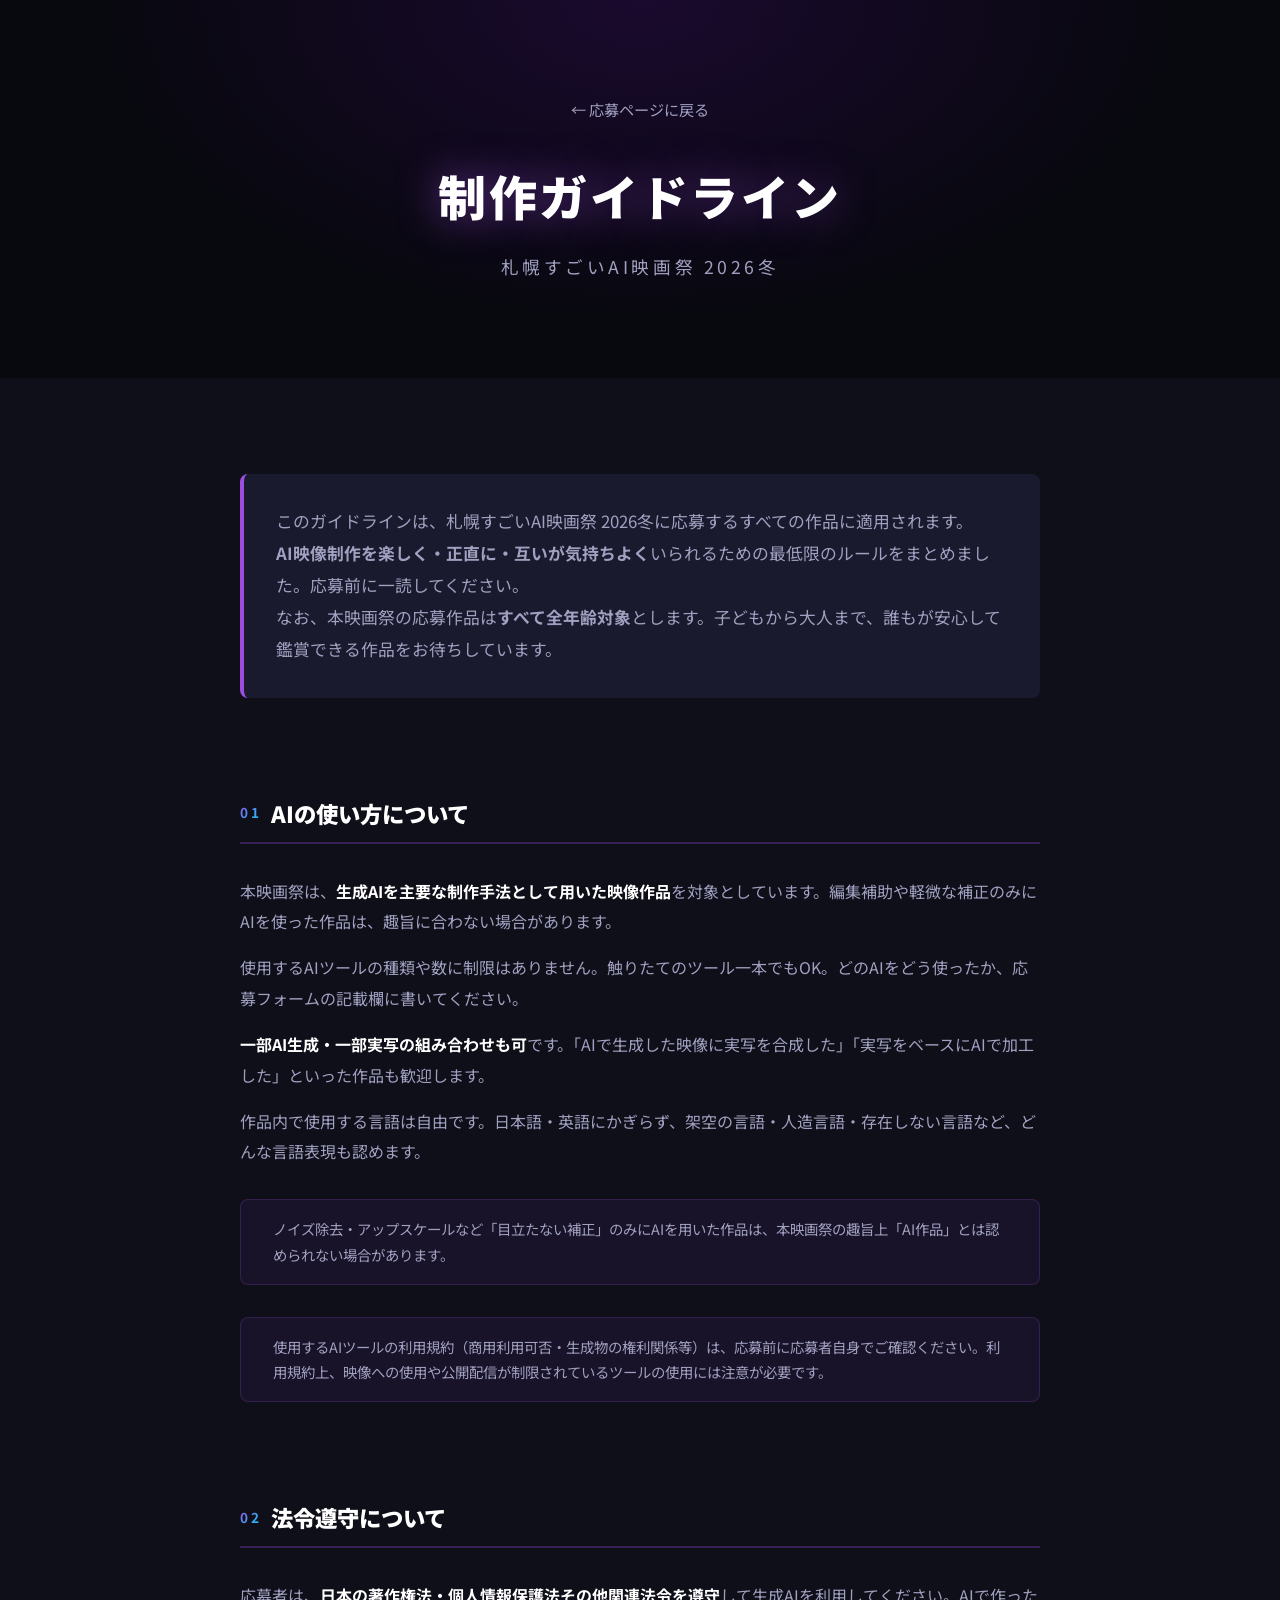
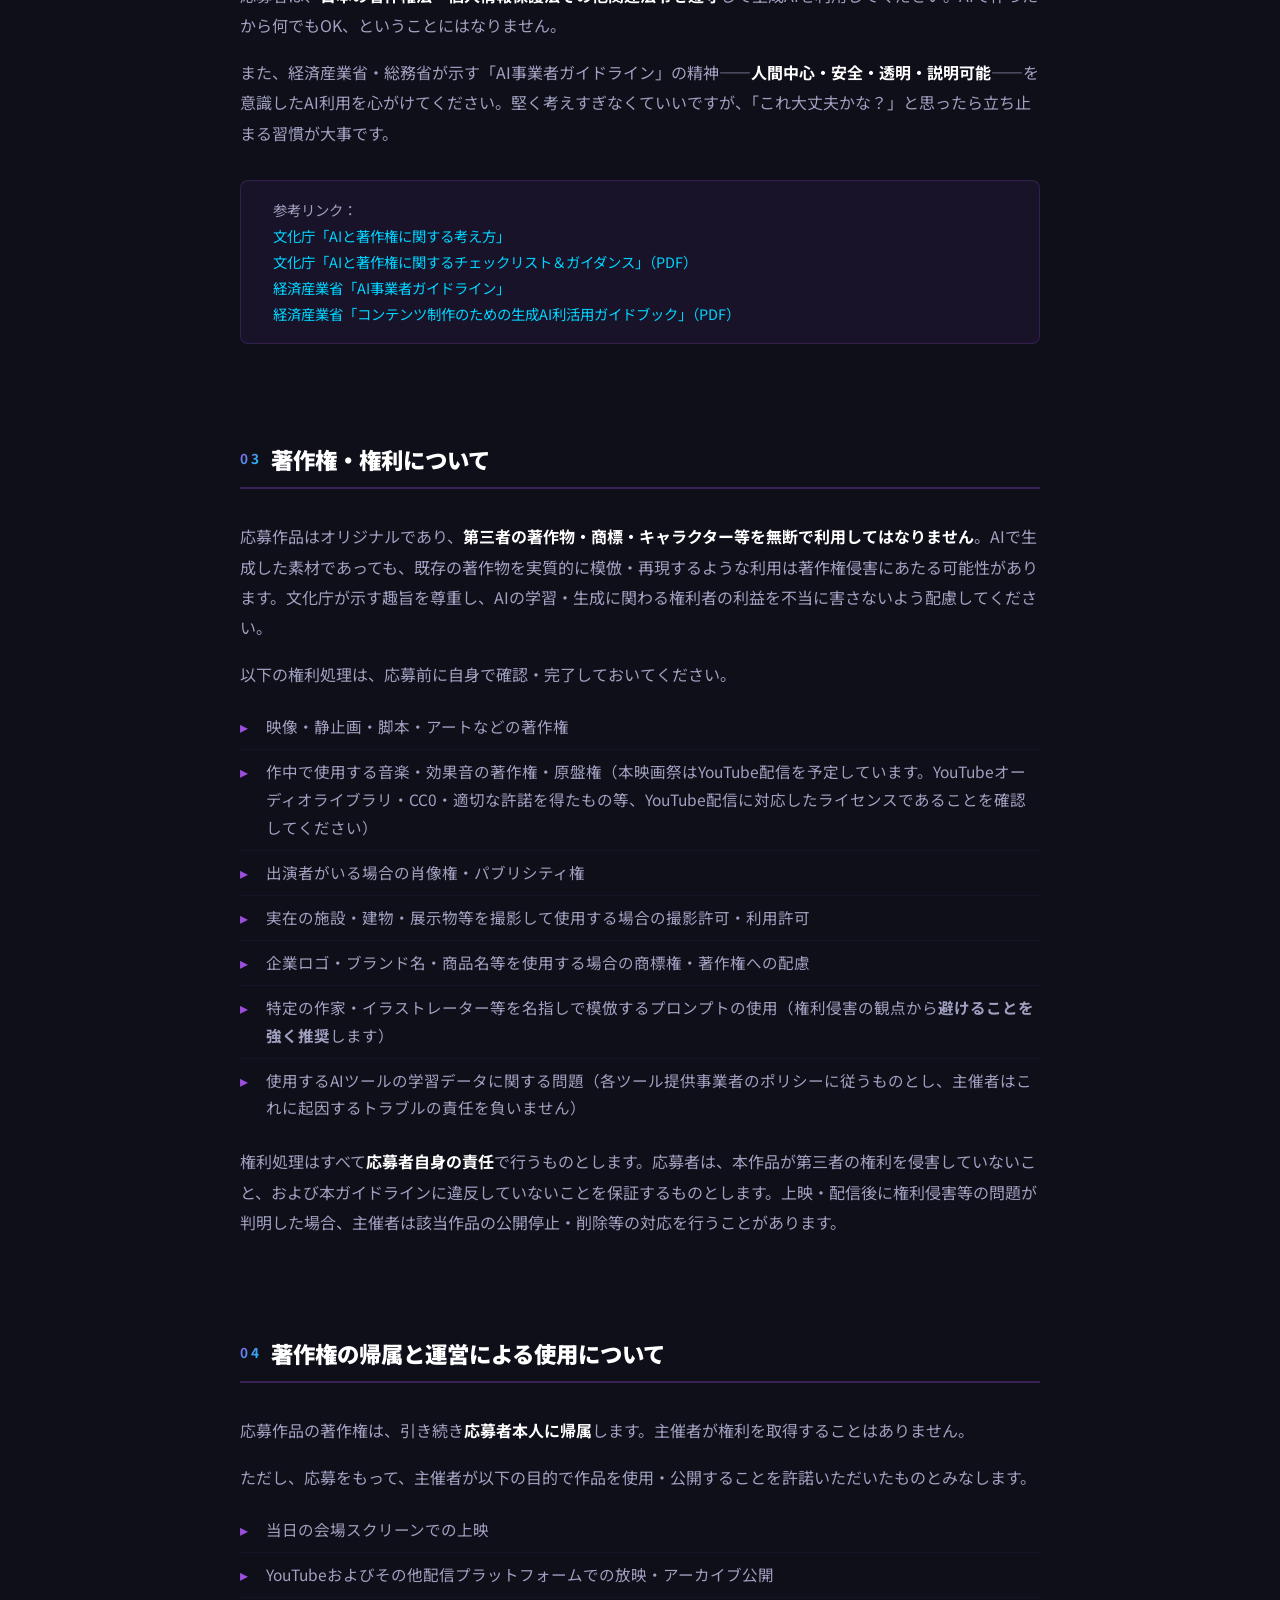
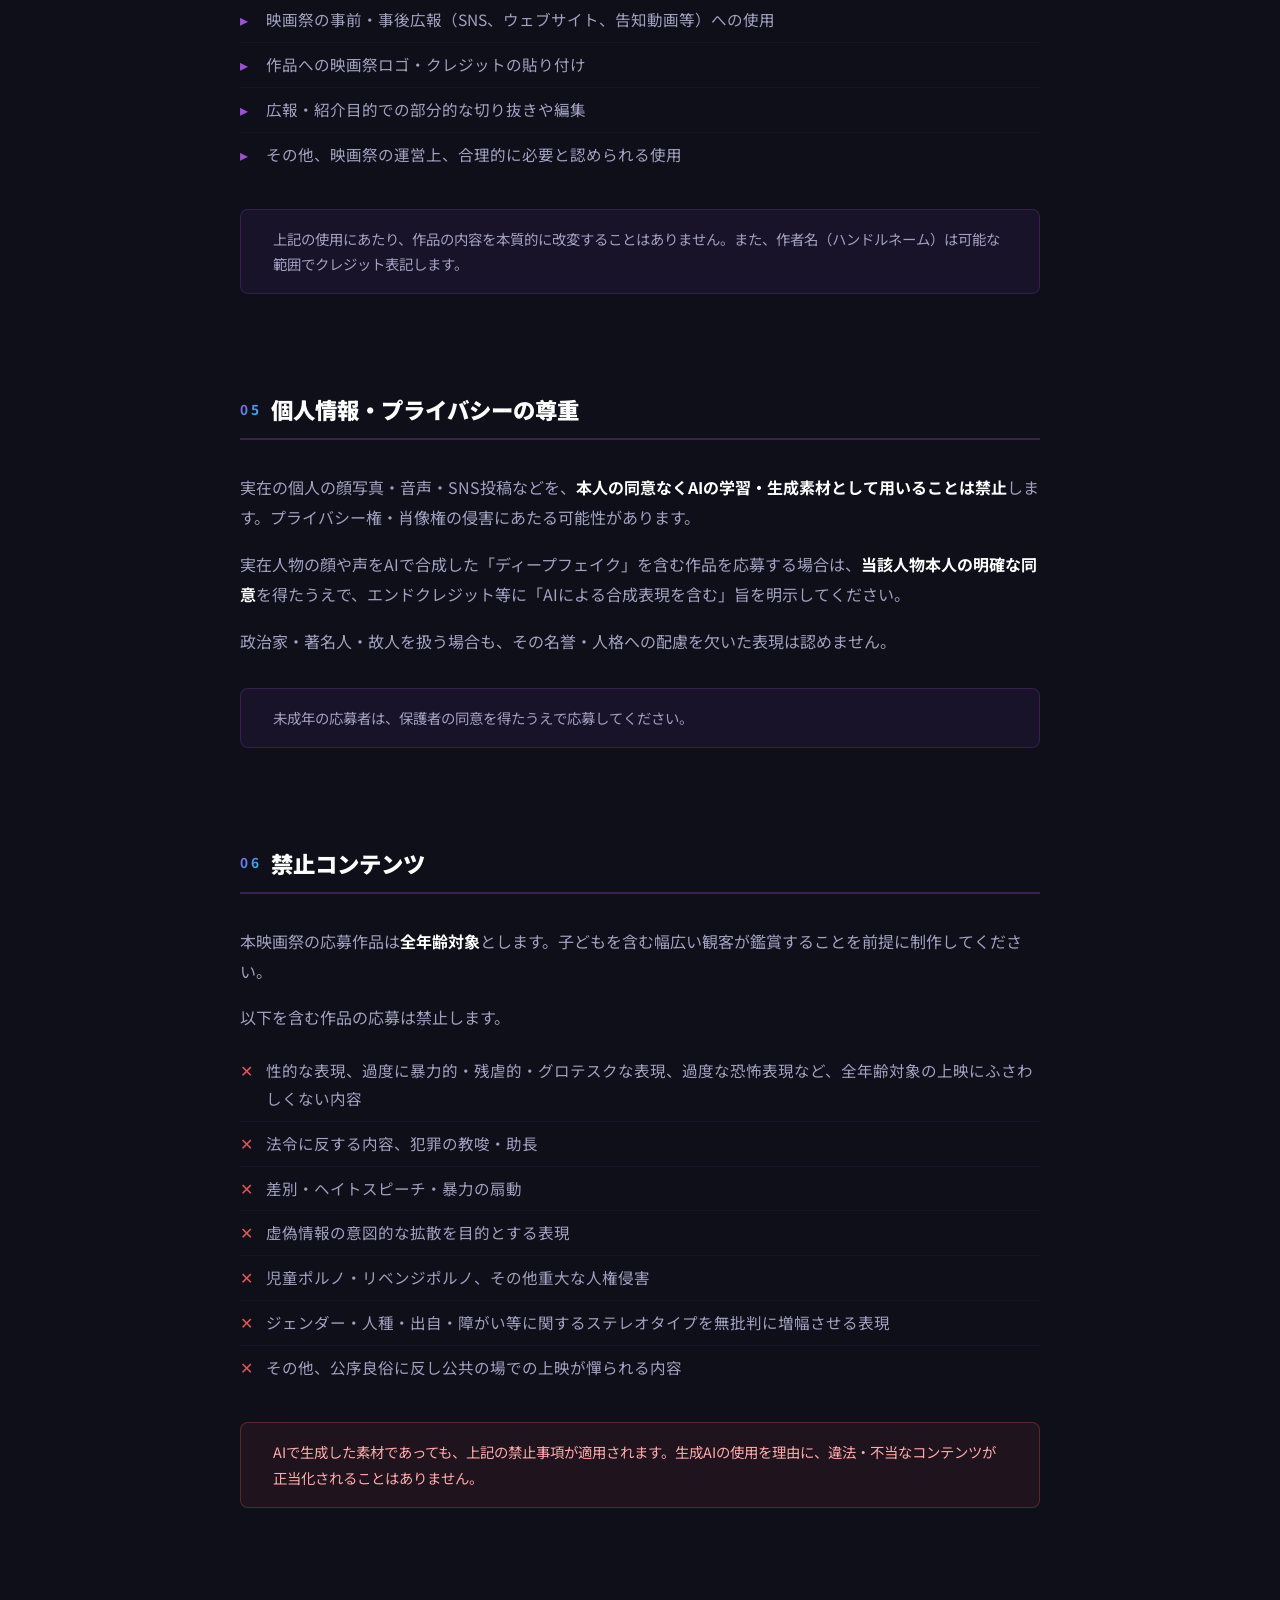
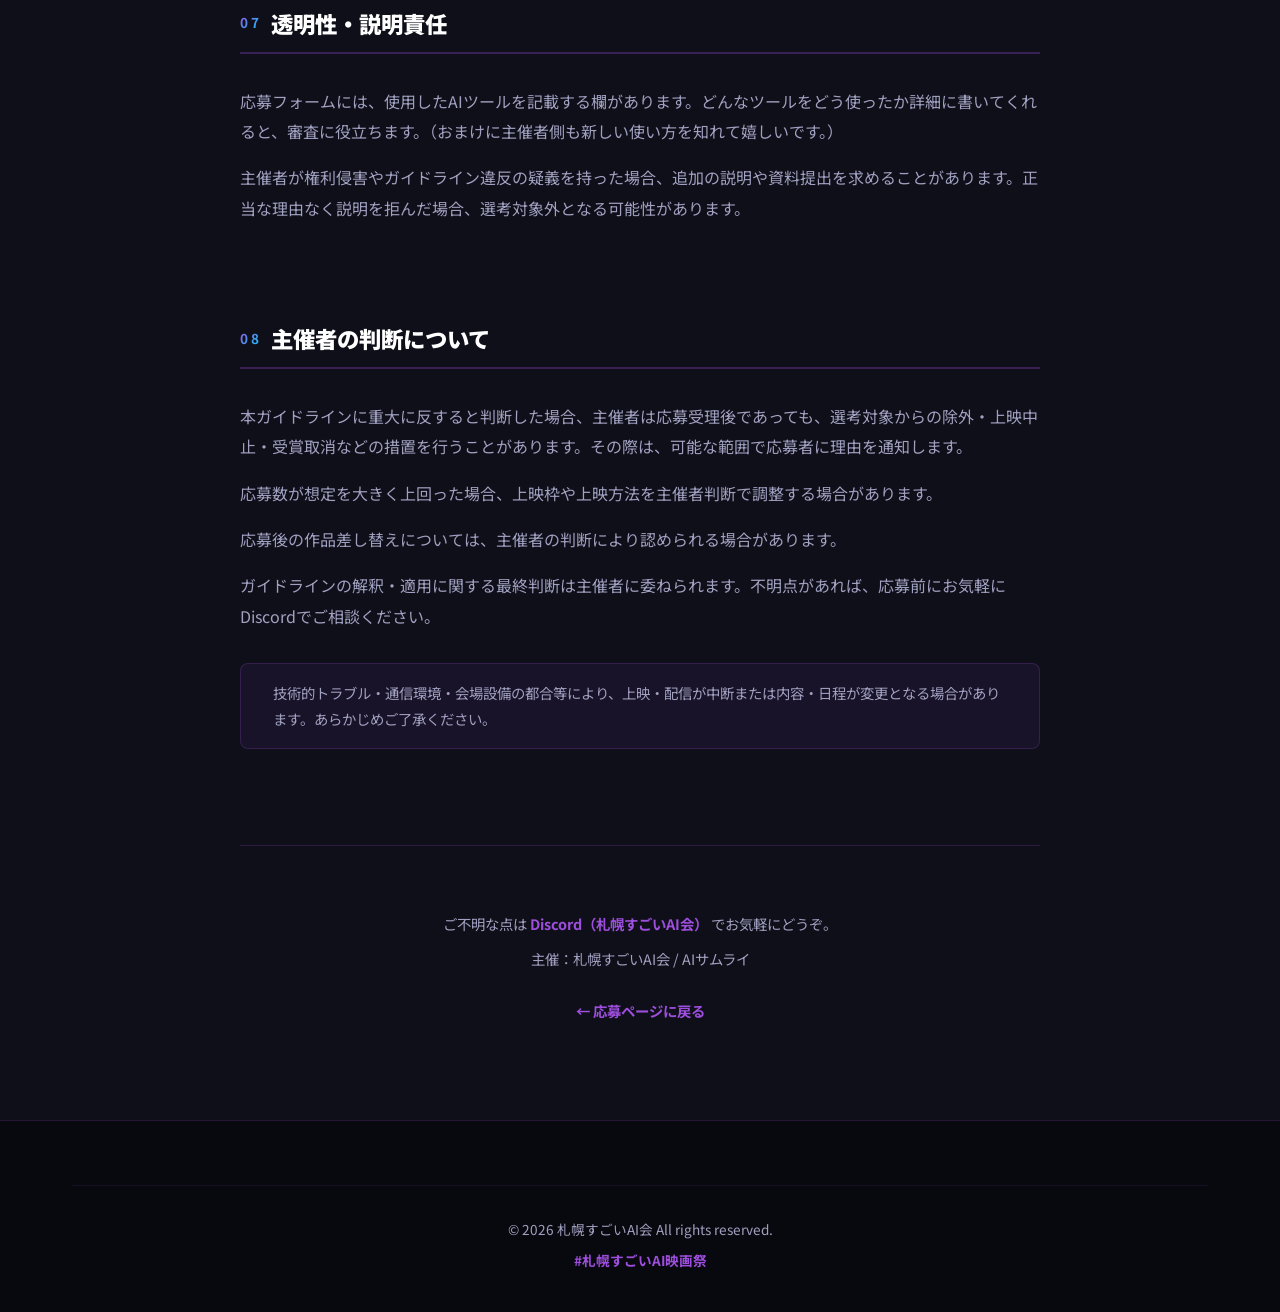
==== commit c980caa8: "change all for 2026 winter" ====
--- a/guideline.html
+++ b/guideline.html
@@ -3,25 +3,25 @@
 <head>
     <meta charset="UTF-8">
     <meta name="viewport" content="width=device-width, initial-scale=1.0">
-    <title>制作ガイドライン | 札幌すごいAI映画祭 2026夏</title>
-    <meta name="description" content="札幌すごいAI映画祭 2026夏の応募作品に関する制作ガイドラインです。">
+    <title>制作ガイドライン | 札幌すごいAI映画祭 2026冬</title>
+    <meta name="description" content="札幌すごいAI映画祭 2026冬の応募作品に関する制作ガイドラインです。">
 
     <!-- OGP Tags -->
-    <meta property="og:title" content="制作ガイドライン | 札幌すごいAI映画祭 2026夏">
-    <meta property="og:description" content="札幌すごいAI映画祭 2026夏の応募作品に関する制作ガイドラインです。">
+    <meta property="og:title" content="制作ガイドライン | 札幌すごいAI映画祭 2026冬">
+    <meta property="og:description" content="札幌すごいAI映画祭 2026冬の応募作品に関する制作ガイドラインです。">
     <meta property="og:type" content="website">
-    <meta property="og:url" content="https://film-2026-summer.sugoiai.org/guideline.html">
-    <meta property="og:site_name" content="札幌すごいAI映画祭 2026夏">
-    <meta property="og:image" content="https://film-2026-summer.sugoiai.org/images/dtceigasmall.jpg">
+    <meta property="og:url" content="https://film-2026-winter.sugoiai.org/guideline.html">
+    <meta property="og:site_name" content="札幌すごいAI映画祭 2026冬">
+    <meta property="og:image" content="https://film-2026-winter.sugoiai.org/images/dtceigasmall.jpg">
     <meta property="og:image:width" content="600">
     <meta property="og:image:height" content="400">
     <meta property="og:locale" content="ja_JP">
 
     <!-- Twitter Card Tags -->
     <meta name="twitter:card" content="summary_large_image">
-    <meta name="twitter:title" content="制作ガイドライン | 札幌すごいAI映画祭 2026夏">
-    <meta name="twitter:description" content="札幌すごいAI映画祭 2026夏の応募作品に関する制作ガイドラインです。">
-    <meta name="twitter:image" content="https://film-2026-summer.sugoiai.org/images/dtceigasmall.jpg">
+    <meta name="twitter:title" content="制作ガイドライン | 札幌すごいAI映画祭 2026冬">
+    <meta name="twitter:description" content="札幌すごいAI映画祭 2026冬の応募作品に関する制作ガイドラインです。">
+    <meta name="twitter:image" content="https://film-2026-winter.sugoiai.org/images/dtceigasmall.jpg">
 
     <link rel="icon" type="image/png" href="images/logo.png">
     <link rel="apple-touch-icon" href="images/logo.png">
@@ -204,7 +204,7 @@
             <a href="index.html" class="back-link">← 応募ページに戻る</a>
             <h1 class="hero-title" style="animation: none;">
                 <span class="title-main" style="font-size: clamp(1.8rem, 5vw, 3rem);">制作ガイドライン</span>
-                <span class="title-sub">札幌すごいAI映画祭 2026夏</span>
+                <span class="title-sub">札幌すごいAI映画祭 2026冬</span>
             </h1>
         </div>
     </div>
@@ -215,7 +215,7 @@
             <div class="guideline-content">
 
                 <p class="guideline-intro">
-                    このガイドラインは、札幌すごいAI映画祭 2026夏に応募するすべての作品に適用されます。<br>
+                    このガイドラインは、札幌すごいAI映画祭 2026冬に応募するすべての作品に適用されます。<br>
                     <strong>AI映像制作を楽しく・正直に・互いが気持ちよく</strong>いられるための最低限のルールをまとめました。応募前に一読してください。<br>
                     なお、本映画祭の応募作品は<strong>すべて全年齢対象</strong>とします。子どもから大人まで、誰もが安心して鑑賞できる作品をお待ちしています。
                 </p>
--- a/style.css
+++ b/style.css
@@ -2212,41 +2212,99 @@
     }
 }
 
-/* ─── Language Switcher (absolute in hero: scrolls away with the first screen) ─── */
+/* ─── Language Switcher（hero内・絶対配置：Languageボタン → プルダウン） ─── */
 .lang-switcher {
     position: absolute;
-    top: 1.25rem;
-    right: 1.25rem;
+    top: 1.2rem;
+    right: 1.2rem;
     z-index: 10;
-    display: flex;
-    gap: 0.25rem;
-    padding: 0.25rem;
+}
+
+.lang-toggle {
+    appearance: none;
+    -webkit-appearance: none;
+    display: inline-flex;
+    align-items: center;
+    gap: 0.4rem;
+    padding: 0.45rem 0.9rem;
     background: rgba(10, 10, 25, 0.5);
     border: 1px solid rgba(255, 255, 255, 0.15);
     border-radius: 999px;
-    -webkit-backdrop-filter: blur(8px);
-    backdrop-filter: blur(8px);
+    color: var(--text-primary);
+    font-family: var(--font-primary);
+    font-size: 0.78rem;
+    font-weight: 700;
+    letter-spacing: 0.05em;
+    line-height: 1;
+    cursor: pointer;
+    backdrop-filter: blur(6px);
+    -webkit-backdrop-filter: blur(6px);
+    transition: background 0.2s ease, border-color 0.2s ease;
+}
+
+.lang-toggle:hover,
+.lang-switcher.is-open .lang-toggle {
+    background: rgba(10, 10, 25, 0.94);
+    border-color: rgba(255, 255, 255, 0.3);
+}
+
+.lang-toggle-chevron {
+    transition: transform 0.2s ease;
+}
+
+.lang-switcher.is-open .lang-toggle-chevron {
+    transform: rotate(180deg);
+}
+
+.lang-menu {
+    position: absolute;
+    top: calc(100% + 0.4rem);
+    right: 0;
+    min-width: 160px;
+    margin: 0;
+    padding: 0.35rem;
+    list-style: none;
+    background: rgba(10, 10, 25, 0.94);
+    border: 1px solid rgba(255, 255, 255, 0.15);
+    border-radius: 12px;
+    box-shadow: 0 12px 32px rgba(0, 0, 0, 0.45);
+    backdrop-filter: blur(10px);
+    -webkit-backdrop-filter: blur(10px);
+    opacity: 0;
+    visibility: hidden;
+    transform: translateY(-6px);
+    transition: opacity 0.18s ease, transform 0.18s ease, visibility 0.18s;
+}
+
+.lang-switcher.is-open .lang-menu {
+    opacity: 1;
+    visibility: visible;
+    transform: translateY(0);
 }
 
 .lang-btn {
     appearance: none;
     -webkit-appearance: none;
+    display: block;
+    width: 100%;
     border: none;
     background: transparent;
     color: var(--text-secondary);
-    font-family: inherit;
-    font-size: 0.8rem;
-    font-weight: 700;
-    letter-spacing: 0.05em;
-    line-height: 1;
-    padding: 0.45rem 0.85rem;
-    border-radius: 999px;
+    font-family: var(--font-primary);
+    font-size: 0.82rem;
+    font-weight: 700;
+    letter-spacing: 0.03em;
+    line-height: 1.2;
+    text-align: left;
+    padding: 0.55rem 0.85rem;
+    border-radius: 8px;
     cursor: pointer;
     transition: color 0.2s ease, background 0.2s ease;
 }
 
 .lang-btn:hover {
-    color: #ffffff;
+    color: var(--text-primary);
+    background: rgba(255, 255, 255, 0.08);
 }
 
 .lang-btn.is-active {
@@ -2256,13 +2314,13 @@
 
 @media (max-width: 768px) {
     .lang-switcher {
-        top: 0.9rem;
-        right: 0.9rem;
-    }
-
-    .lang-btn {
-        font-size: 0.75rem;
-        padding: 0.4rem 0.7rem;
+        top: 0.8rem;
+        right: 0.8rem;
+    }
+
+    .lang-toggle {
+        font-size: 0.72rem;
+        padding: 0.4rem 0.75rem;
     }
 }
 
